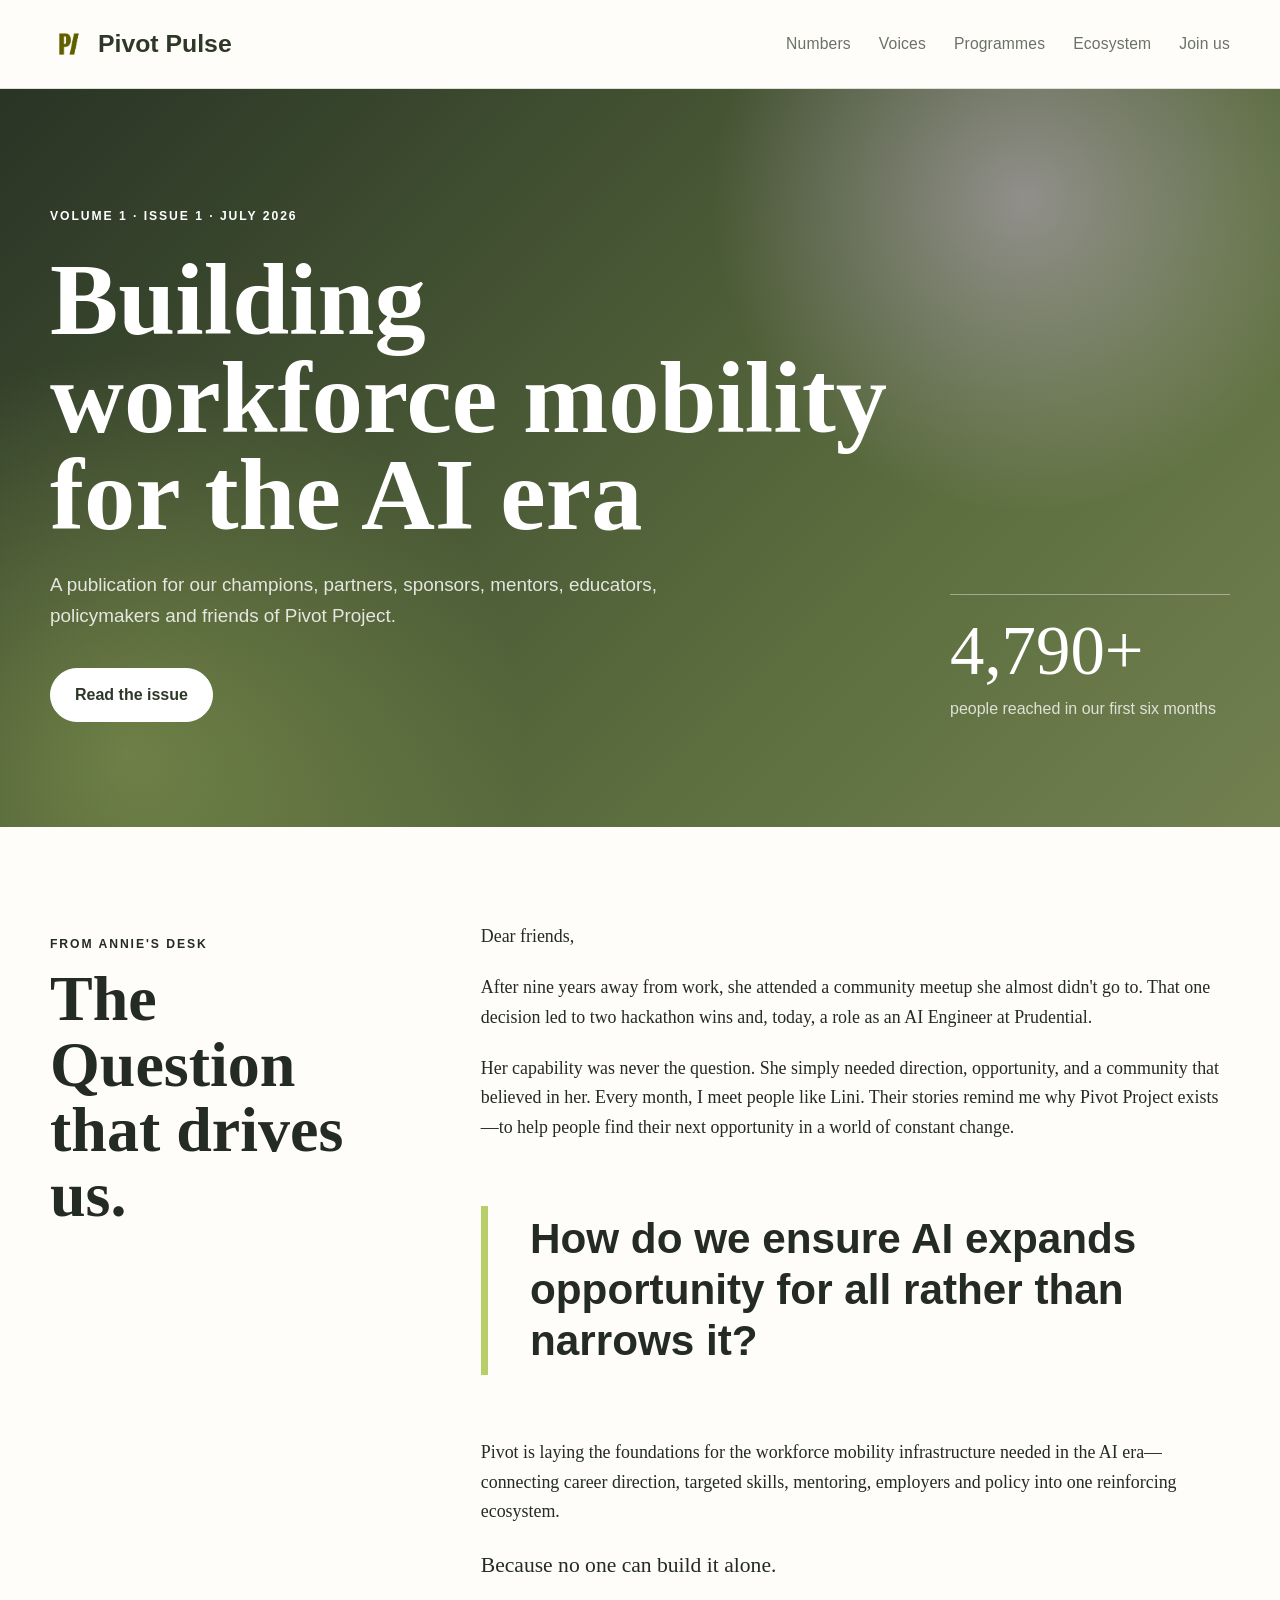
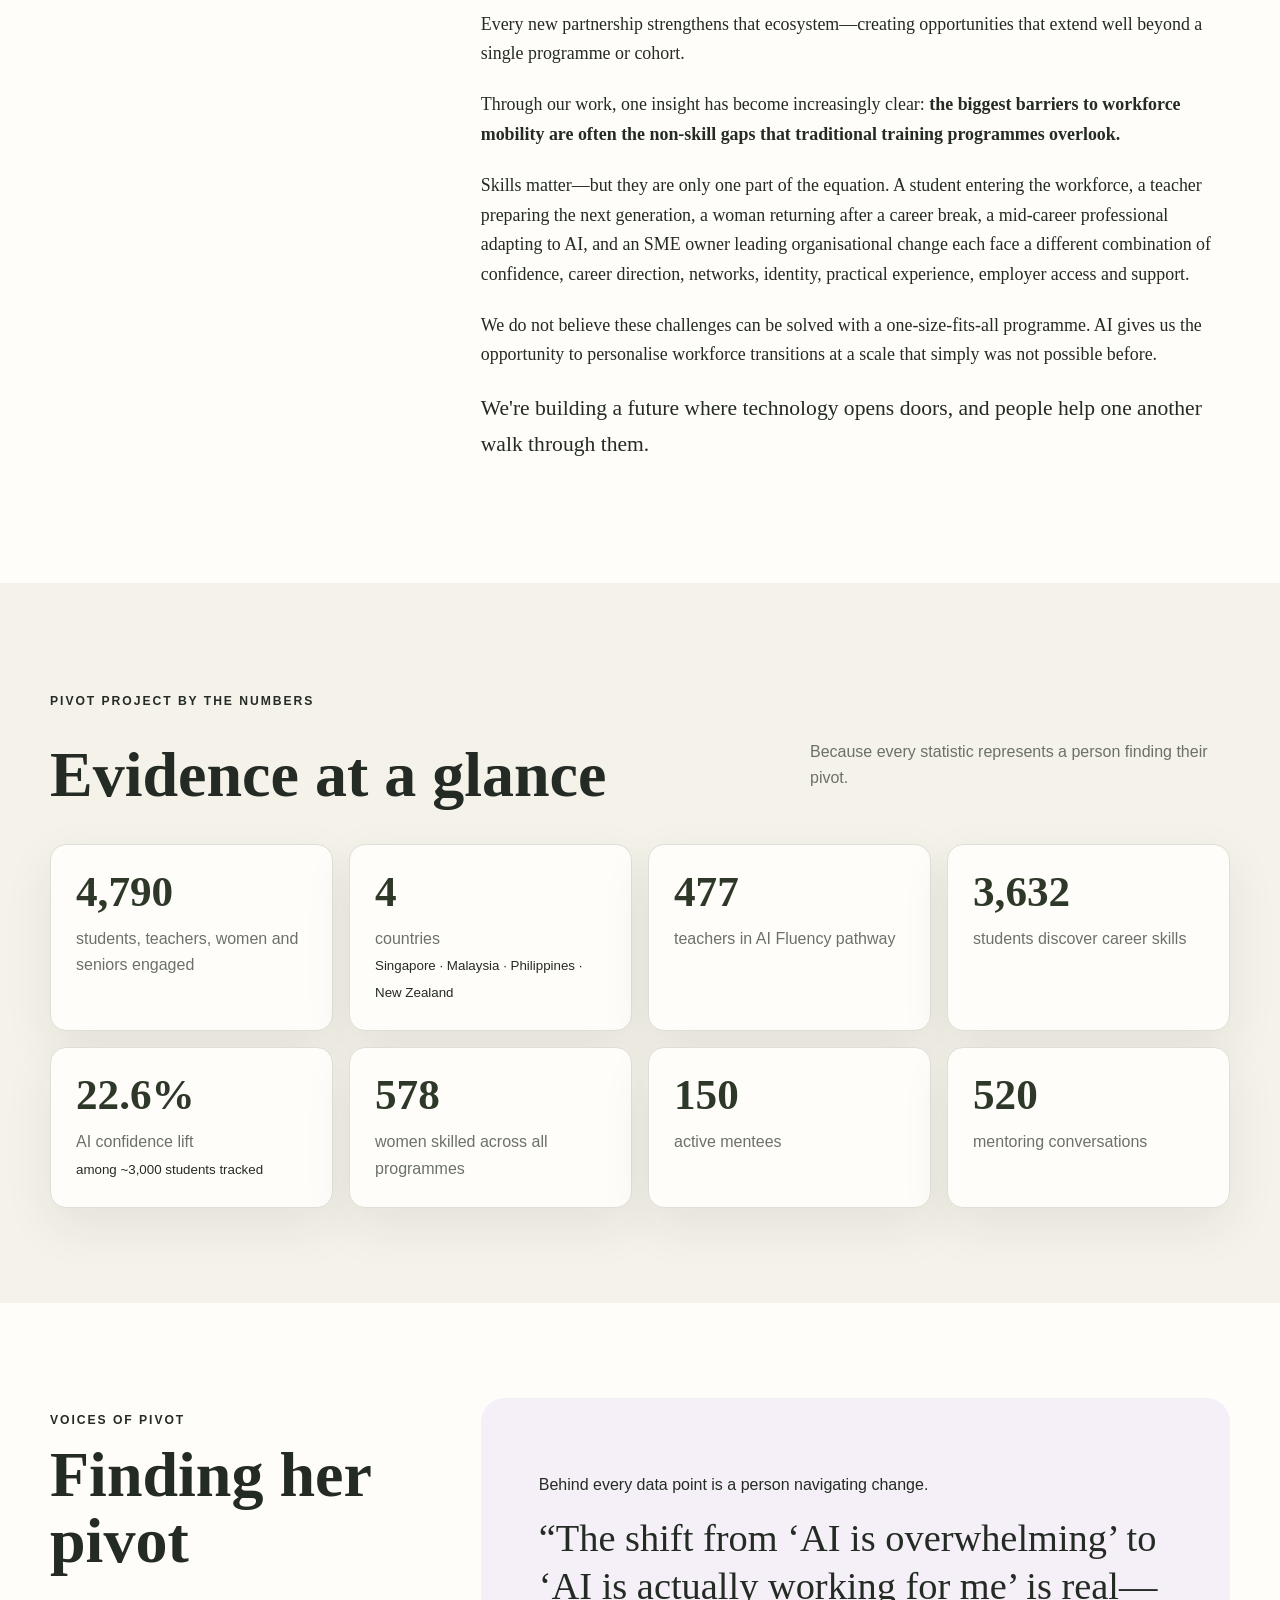
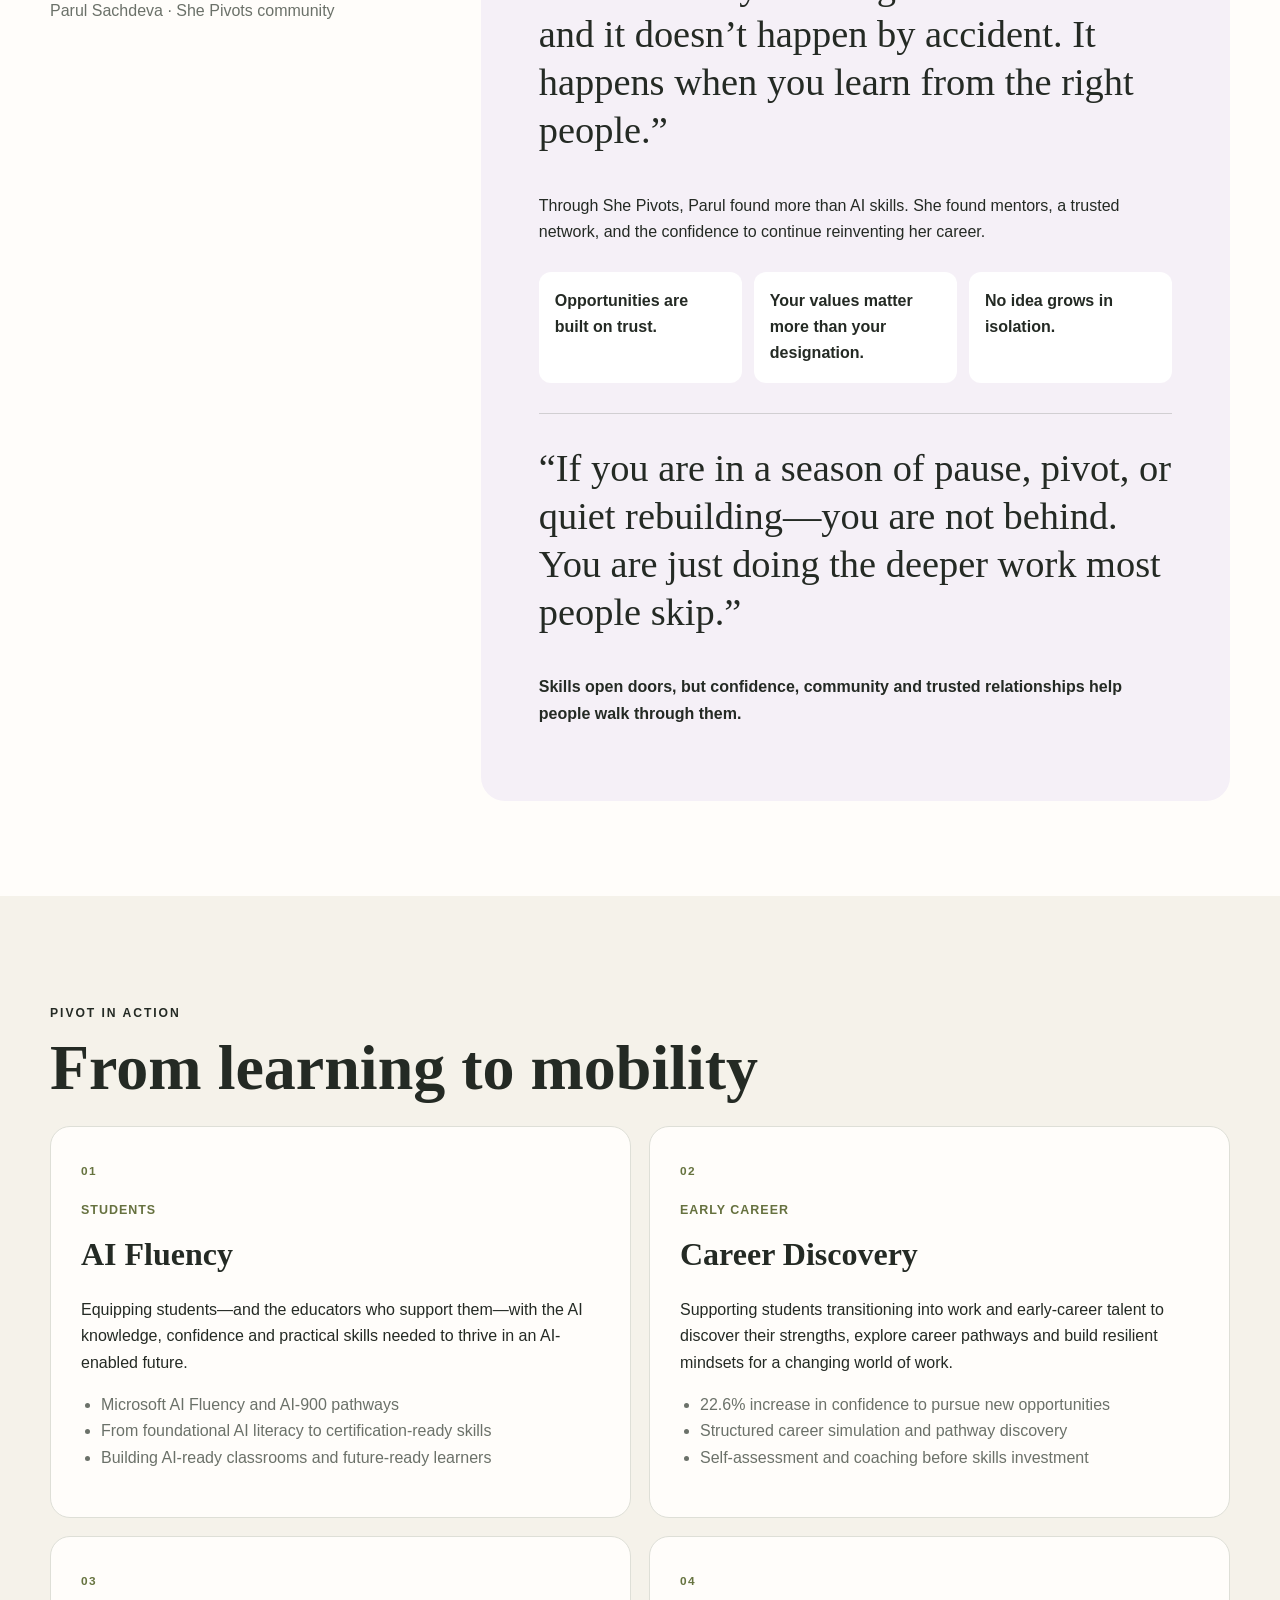
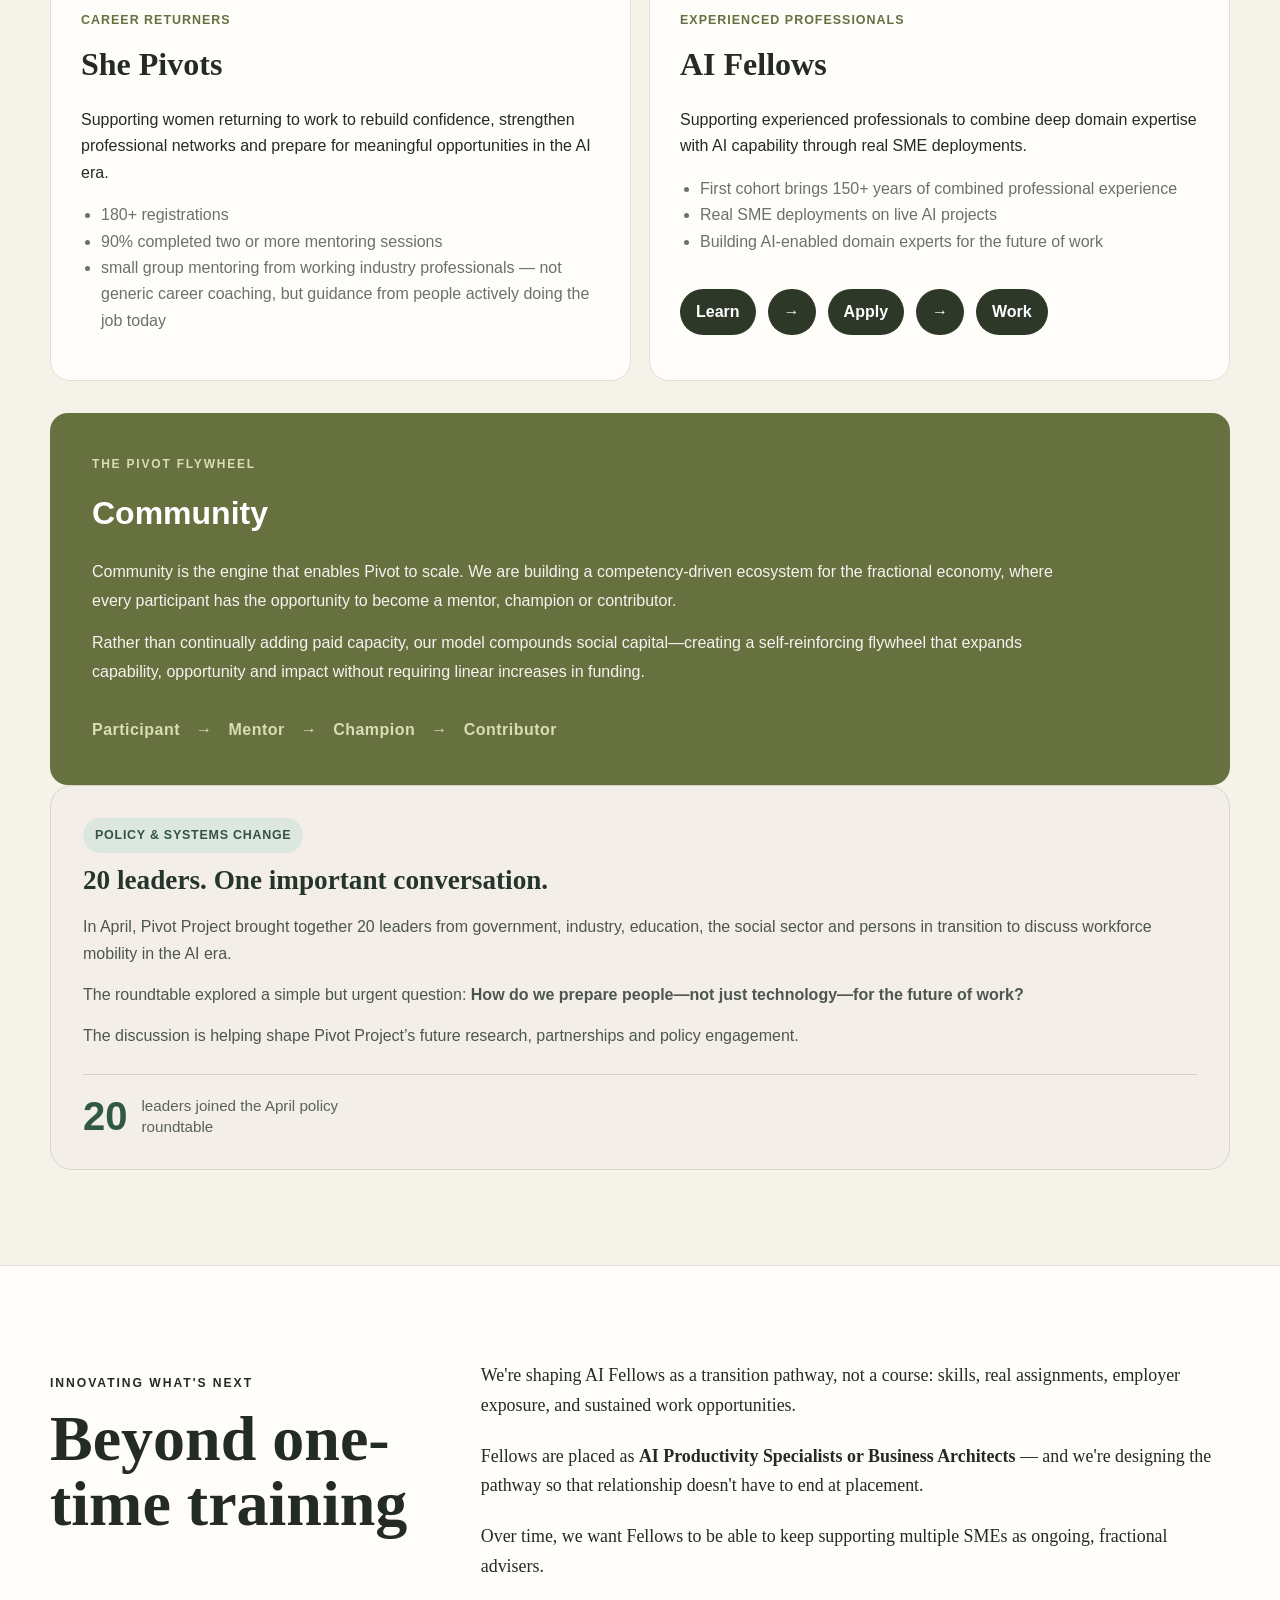
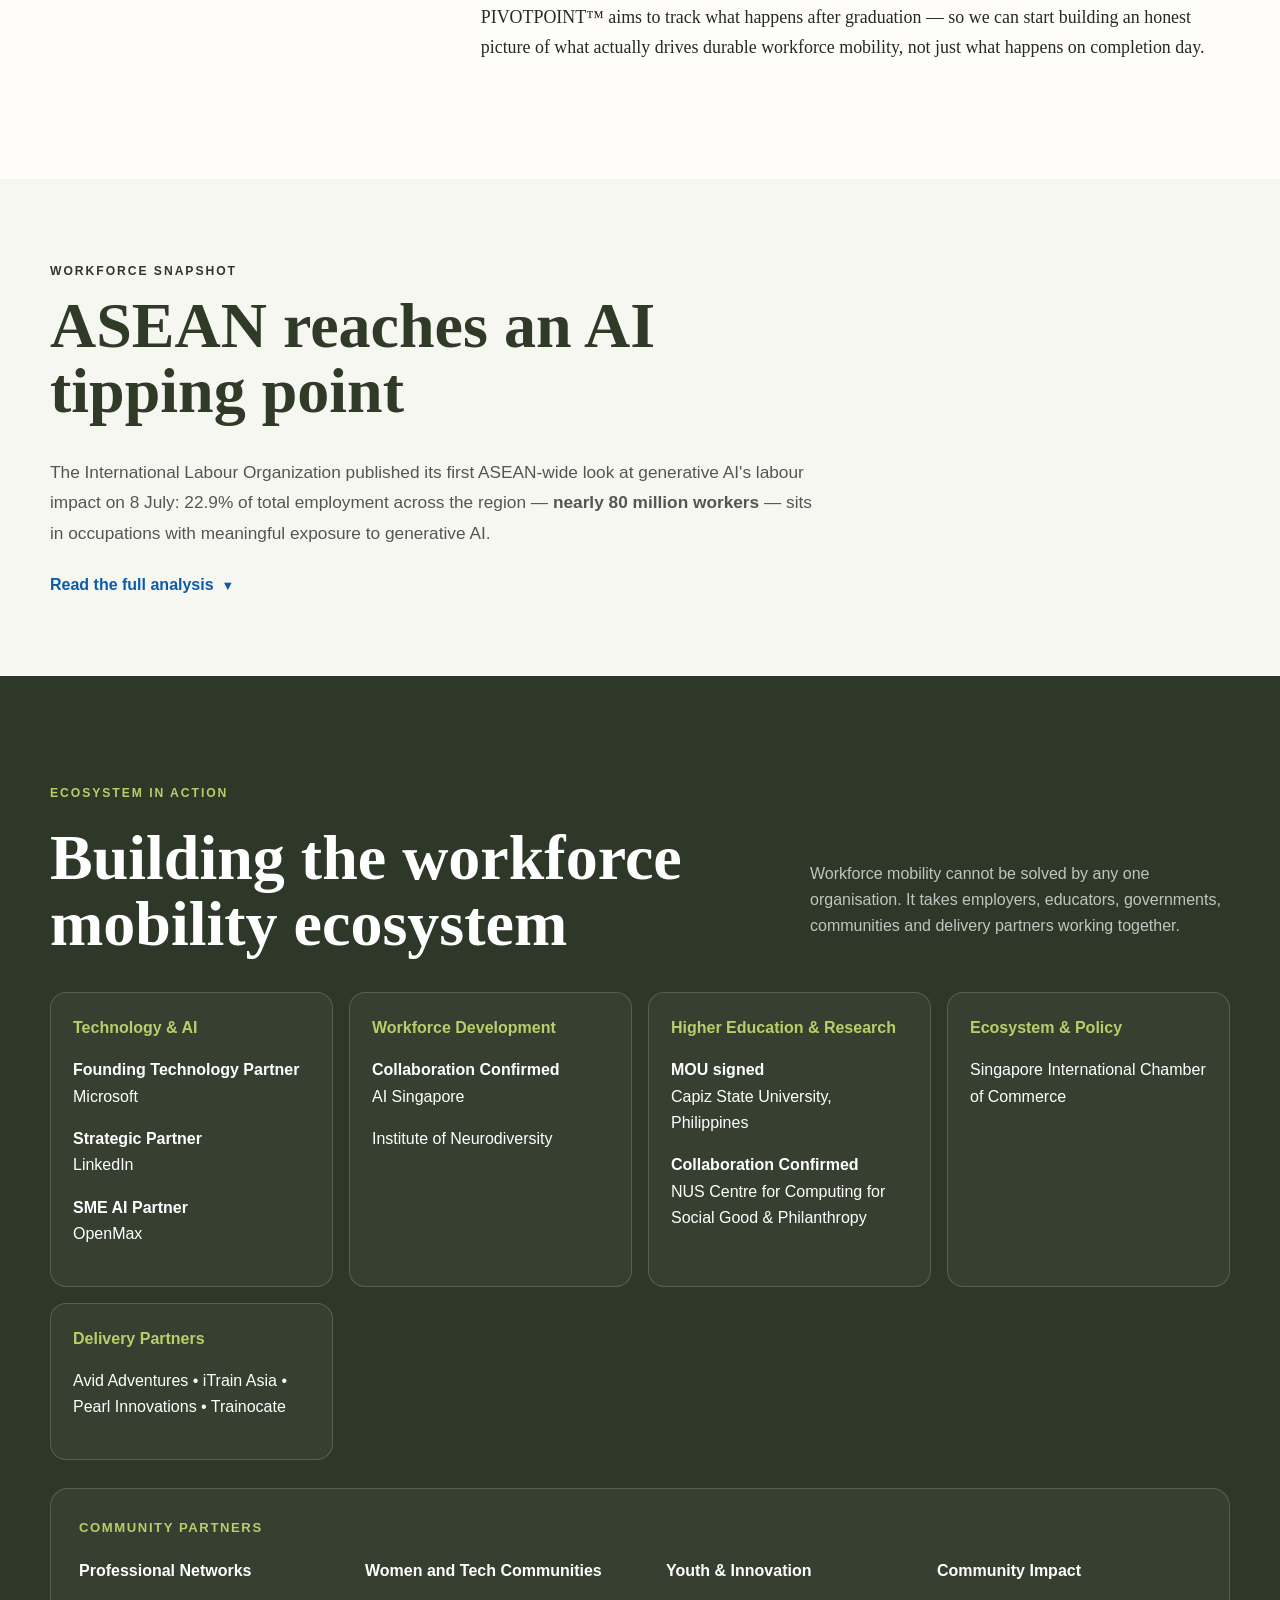
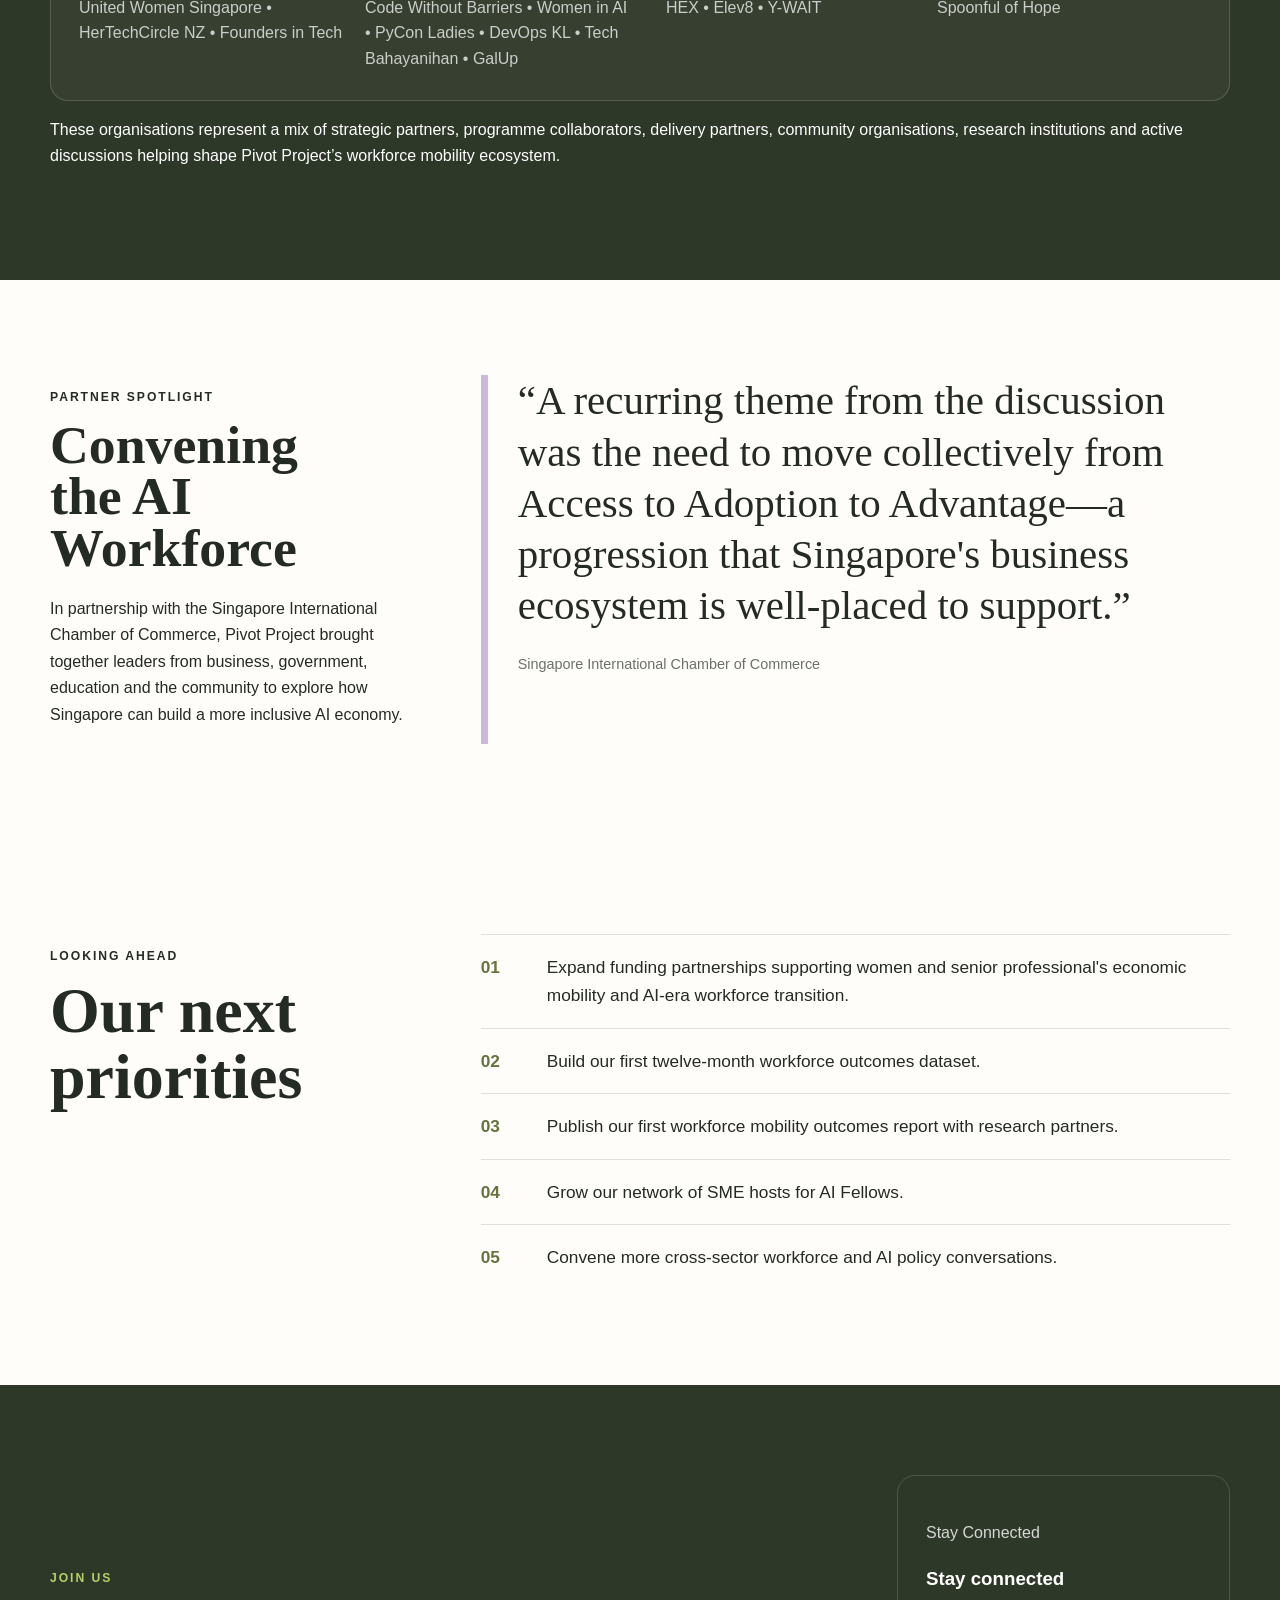
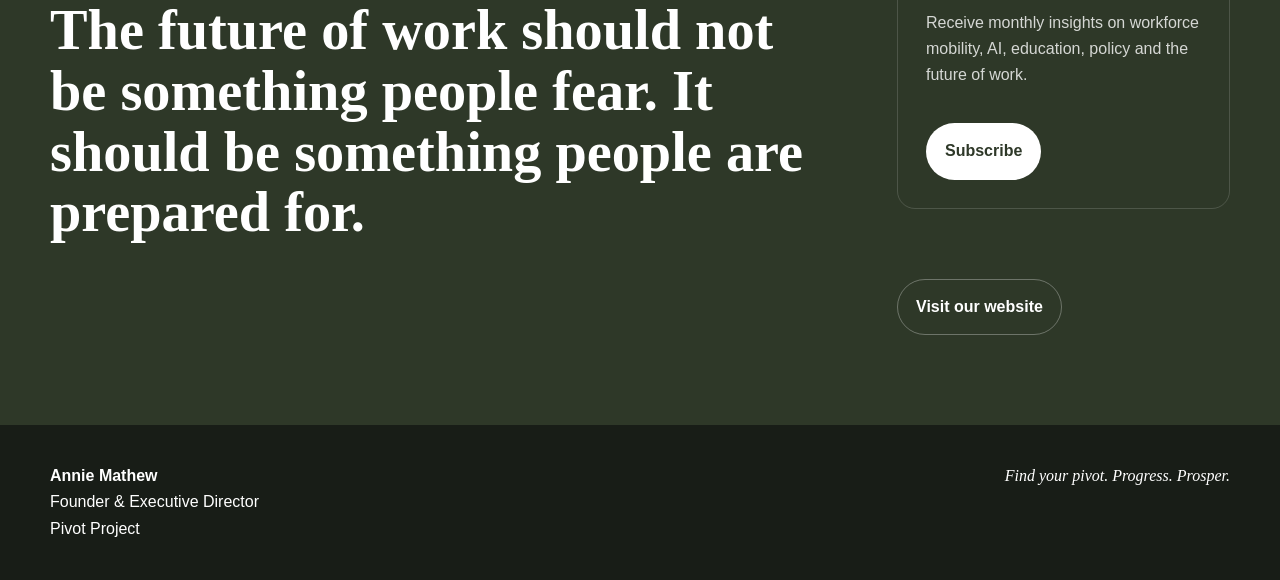
==== Archive/index-v1-detailed-ecosystem.html @ e0b5c491 "repointed to assets in folder above" ====
<!doctype html>
<html lang="en">
<head>
  <meta charset="utf-8">
  <meta name="viewport" content="width=device-width, initial-scale=1">
  <meta name="description" content="Pivot Pulse — July 2026. Building workforce mobility for the AI era.">
  <title>Pivot Pulse — Volume 1, Issue 1</title>
<link rel="stylesheet" href="../assets/css/style.css">
<link rel="icon" type="image/png" href="../assets/images/PP-(OLIVE).png">
</head>
<body>
  <header class="site-header">
    <div class="shell nav-wrap">
<a href="#" class="brand">
    <img
        src="../assets/images/PP-(OLIVE).png"
        alt="Pivot Project"
        class="brand-logo">

    <span class="brand-title">Pivot Pulse</span>
</a>
      <nav class="nav" aria-label="Issue sections">
        <a href="#numbers">Numbers</a>
        <a href="#voices">Voices</a>
        <a href="#programmes">Programmes</a>
        <a href="#ecosystem">Ecosystem</a>
        <a href="#join">Join us</a>
      </nav>
    </div>
  </header>

  <main id="top">
    <section class="cover">
      <div class="shell cover-grid">
        <div class="cover-copy">
          <p class="eyebrow">Volume 1 · Issue 1 · July 2026</p>
          <h1>Building workforce mobility for the AI era</h1>
          <p class="dek">A publication for our champions, partners, sponsors, mentors, educators, policymakers and friends of Pivot Project.</p>
          <a class="button button-light" href="#letter">Read the issue</a>
        </div>
        <aside class="cover-stat" aria-label="Lead statistic">
          <span class="cover-stat-value">4,790+</span>
          <span class="cover-stat-label">people reached in our first six months</span>
        </aside>
      </div>
    </section>

    <section id="letter" class="section article-section">
      <div class="shell article-grid">
        <div>
          <p class="section-kicker">From Annie's Desk</p>
          <h2>The Question that drives us.</h2>
        </div>
        <article class="prose">
          <p>Dear friends,</p>
          <p>After nine years away from work, she attended a community meetup she almost didn't go to. That one decision led to two hackathon wins and, today, a role as an AI Engineer at Prudential.</p>
          <p>Her capability was never the question. 
            She simply needed direction, opportunity, and a community that believed in her. Every month, I meet people like Lini. Their stories remind me why Pivot Project exists—to help people find their next opportunity in a world of constant change.</p>
          <blockquote class="pullquote">How do we ensure AI expands opportunity for all rather than narrows it?</blockquote>
<p>Pivot is laying the foundations for the workforce mobility infrastructure needed in the AI era—connecting career direction, targeted skills, mentoring, employers and policy into one reinforcing ecosystem.</p>

<p class="standfirst">Because no one can build it alone.</p>

<p>Every new partnership strengthens that ecosystem—creating opportunities that extend well beyond a single programme or cohort.</p>
          <p>Through our work, one insight has become increasingly clear: <strong>the biggest barriers to workforce mobility are often the non-skill gaps that traditional training programmes overlook.</strong></p>
          <p>Skills matter—but they are only one part of the equation. A student entering the workforce, a teacher preparing the next generation, a woman returning after a career break, a mid-career professional adapting to AI, and an SME owner leading organisational change each face a different combination of confidence, career direction, networks, identity, practical experience, employer access and support.</p>
          <p>We do not believe these challenges can be solved with a one-size-fits-all programme. AI gives us the opportunity to personalise workforce transitions at a scale that simply was not possible before.</p>
          <p class="standfirst">We're building a future where technology opens doors, and people help one another walk through them.</p>
        </article>
      </div>
    </section>

    <section id="numbers" class="section tinted">
      <div class="shell">
        <p class="section-kicker">Pivot Project by the Numbers</p>
        <div class="section-heading-row">
          <h2>Evidence at a glance</h2>
          <p>Because every statistic represents a person finding their pivot.</p>
        </div>
        <div class="kpi-grid">
          <article class="kpi"><strong>4,790</strong><span>students, teachers, women and seniors engaged</span></article>
          <article class="kpi">
  <strong>4</strong><span>countries</span><small>Singapore · Malaysia · Philippines · New Zealand</small>
</article>
          <article class="kpi"><strong>477</strong><span>teachers in AI Fluency pathway</span></article>
          <article class="kpi"><strong>3,632</strong><span>students discover career skills</span></article>
<article class="kpi">
  <strong>22.6%</strong><span>AI confidence lift</span><small>among ~3,000 students tracked</small>
</article>
          <article class="kpi"><strong>578</strong><span>women skilled across all programmes</span></article>
          <article class="kpi"><strong>150</strong><span>active mentees</span></article>
          <article class="kpi"><strong>520</strong><span>mentoring conversations</span></article>
         
        </div>
      </div>
    </section>

    <section id="voices" class="section">
      <div class="shell feature-grid">
        <div class="feature-label">
          <p class="section-kicker">Voices of Pivot</p>
          <h2>Finding her pivot</h2>
          <p class="byline">Parul Sachdeva · She Pivots community</p>
        </div>
        <article class="voice-card">
          <p class="voice-intro">Behind every data point is a person navigating change.</p>
          <blockquote>“The shift from ‘AI is overwhelming’ to ‘AI is actually working for me’ is real—and it doesn’t happen by accident. It happens when you learn from the right people.”</blockquote>
          <p>Through She Pivots, Parul found more than AI skills. She found mentors, a trusted network, and the confidence to continue reinventing her career.</p>
          <ul class="lesson-list">
            <li>Opportunities are built on trust.</li>
            <li>Your values matter more than your designation.</li>
            <li>No idea grows in isolation.</li>
          </ul>
          <blockquote class="secondary-quote">“If you are in a season of pause, pivot, or quiet rebuilding—you are not behind. You are just doing the deeper work most people skip.”</blockquote>
          <p class="voice-close">Skills open doors, but confidence, community and trusted relationships help people walk through them.</p>
        </article>
      </div>
    </section>

  <section id="programmes" class="section tinted">
  <div class="shell">
    <p class="section-kicker">Pivot in Action</p>
    <h2>From learning to mobility</h2>

    <div class="programme-grid">

      <div class="programme-card">
        <span class="card-number">01</span>
        <p class="programme-audience">Students</p>

        <h3>AI Fluency</h3>

        <p>
          Equipping students—and the educators who support them—with the AI knowledge,
          confidence and practical skills needed to thrive in an AI-enabled future.
        </p>

        <ul>
          <li>Microsoft AI Fluency and AI-900 pathways</li>
          <li>From foundational AI literacy to certification-ready skills</li>
          <li>Building AI-ready classrooms and future-ready learners</li>
        </ul>
      </div>

      <div class="programme-card">
        <span class="card-number">02</span>
        <p class="programme-audience">Early Career</p>

        <h3>Career Discovery</h3>

        <p>
          Supporting students transitioning into work and early-career talent to
          discover their strengths, explore career pathways and build resilient
          mindsets for a changing world of work.
        </p>

        <ul>
          <li>22.6% increase in confidence to pursue new opportunities</li>
          <li>Structured career simulation and pathway discovery</li>
          <li>Self-assessment and coaching before skills investment</li>
        </ul>
      </div>

      <div class="programme-card">
        <span class="card-number">03</span>
        <p class="programme-audience">Career Returners</p>

        <h3>She Pivots</h3>

        <p>
          Supporting women returning to work to rebuild confidence, strengthen
          professional networks and prepare for meaningful opportunities in the AI era.
        </p>

        <ul>
          <li>180+ registrations</li>
          <li>90% completed two or more mentoring sessions</li>
          <li>small group mentoring from working industry professionals — not generic career coaching, but guidance from people actively doing the job today</li>
        </ul>
      </div>

      <div class="programme-card">
        <span class="card-number">04</span>
        <p class="programme-audience">Experienced Professionals</p>

        <h3>AI Fellows</h3>

        <p>
          Supporting experienced professionals to combine deep domain expertise
          with AI capability through real SME deployments.
        </p>

        <ul>
          <li>First cohort brings 150+ years of combined professional experience</li>
          <li>Real SME deployments on live AI projects</li>
          <li>Building AI-enabled domain experts for the future of work</li>
        </ul>

        <div class="pathway">
          <span>Learn</span>
          <span class="pathway-arrow">→</span>
          <span>Apply</span>
          <span class="pathway-arrow">→</span>
          <span>Work</span>
        </div>
      </div>

    </div>

    <div class="community-card">
      <div class="community-label">THE PIVOT FLYWHEEL</div>

      <h3>Community</h3>

      <p>
        Community is the engine that enables Pivot to scale. We are building a
        competency-driven ecosystem for the fractional economy, where every
        participant has the opportunity to become a mentor, champion or contributor.
      </p>

      <p>
        Rather than continually adding paid capacity, our model compounds social
        capital—creating a self-reinforcing flywheel that expands capability,
        opportunity and impact without requiring linear increases in funding.
      </p>

      <div class="community-highlights">
        <span>Participant</span>
        <span>→</span>
        <span>Mentor</span>
        <span>→</span>
        <span>Champion</span>
        <span>→</span>
        <span>Contributor</span>
      </div>
    </div>
<article class="programme-card policy-roundtable-card">
  <div class="programme-label">Policy &amp; Systems Change</div>

  <h3>20 leaders. One important conversation.</h3>

  <p>
    In April, Pivot Project brought together 20 leaders from government,
    industry, education, the social sector and persons in transition to discuss workforce mobility
    in the AI era.
  </p>

  <p>
    The roundtable explored a simple but urgent question:
    <strong>How do we prepare people—not just technology—for the future of work?</strong>
  </p>

  <p>
    The discussion is helping shape Pivot Project’s future research,
    partnerships and policy engagement.
  </p>

  <div class="programme-stat">
    <span class="programme-stat-number">20</span>
    <span class="programme-stat-text">
      leaders joined the April policy roundtable
    </span>
  </div>
</article>

  </div>
</section>

    <section class="section innovation">
      <div class="shell split-grid">
        <div>
          <p class="section-kicker">Innovating What's Next</p>
          <h2>Beyond one-time training</h2>
        </div>
        <div class="prose">
          <p>We're shaping AI Fellows as a transition pathway, not a course: skills, real assignments, employer exposure, and sustained work opportunities.</p>
<p>Fellows are placed as <strong>AI Productivity Specialists or Business Architects </strong> — and we're designing the pathway so that relationship doesn't have to end at placement.</p>

<p>Over time, we want Fellows to be able to keep supporting multiple SMEs as ongoing, fractional advisers.</p>

<p>PIVOTPOINT™ aims to track what happens after graduation — so we can start building an honest picture of what actually drives durable workforce mobility, not just what happens on completion day.</p>
        </div>
      </div>
    </section>

<!-- =========================
     Workforce Snapshot
========================== -->
<section id="snapshot" class="snapshot section">
  <div class="shell">

    <div class="section-header">
      <span class="eyebrow">WORKFORCE SNAPSHOT</span>
      <h2>ASEAN reaches an AI tipping point</h2>
    </div>

    <!-- Always Visible -->
    <div class="snapshot-main">
      <p>
        The International Labour Organization published its first ASEAN-wide
        look at generative AI's labour impact on 8 July: 22.9% of total
        employment across the region —
        <strong>nearly 80 million workers</strong> —
        sits in occupations with meaningful exposure to generative AI.
      </p>
    </div>

    <!-- Expandable -->
    <details class="snapshot-expand">

      <summary>
        Read the full analysis
      </summary>

      <div class="snapshot-content">

        <p>
          Its central conclusion is that disruption is not inevitable.
          Outcomes will depend on how effectively workers, employers and
          institutions prepare for the transition.
        </p>

        <div class="snapshot-points">

          <article class="snapshot-point">
            <span class="snapshot-number">42.2%</span>
            <h3>Singapore: Opportunity through preparedness</h3>
            <p>
              Singapore has ASEAN’s highest workforce exposure to generative AI
              and is also the region’s most AI-ready economy.
              The opportunity is ensuring preparedness reaches workers in
              exposed occupations.
            </p>
          </article>

          <article class="snapshot-point">
            <span class="snapshot-number">2×</span>
            <h3>Women face greater exposure</h3>
            <p>
              Across ASEAN, women are more than twice as likely as men to work
              in occupations with high AI exposure, reinforcing the importance
              of inclusive workforce transition pathways.
            </p>
          </article>

        </div>

        <aside class="pivot-perspective">
          <span class="eyebrow">PIVOT PERSPECTIVE</span>
          <p>
            Global research tells us what is changing.
            Our work on the ground helps us understand how people successfully
            navigate that change. Combining both is how better workforce
            solutions—and better policy—are built.
          </p>
        </aside>

        <p class="snapshot-source">
          Source: International Labour Organization,
          <em>Generative AI and Jobs in ASEAN</em>, July 2026.
        </p>

      </div>

    </details>

  </div>
</section>

<section id="ecosystem" class="section dark-section">
  <div class="shell">

    <p class="section-kicker light">Ecosystem in Action</p>

    <div class="section-heading-row light-row">
      <h2>Building the workforce mobility ecosystem</h2>
      <p>
        Workforce mobility cannot be solved by any one organisation.
        It takes employers, educators, governments, communities and delivery partners
        working together.
      </p>
    </div>

    <div class="ecosystem-grid">

    <article>
    <span>Technology &amp; AI</span>
    <p>
        <strong>Founding Technology Partner</strong><br>
        Microsoft 
    </p>

    <p>
        <strong>Strategic Partner</strong><br>
        LinkedIn
    </p>

    <p>
        <strong>SME AI Partner</strong><br>
        OpenMax 
    </p>


</article>

      <article>
        <span>Workforce Development</span>
        <p>
           <strong>Collaboration Confirmed</strong><br>
          AI Singapore  
        </p>

            <p>
        Institute of Neurodiversity

    </p>
      </article>


      <article>
        <span>Higher Education &amp; Research</span>
        <p>
          <strong>MOU signed</strong><br>
          Capiz State University, Philippines
           <p>
           <strong>Collaboration Confirmed</strong><br>
          NUS Centre for Computing for Social Good &amp; Philanthropy 
        </p>
         <p>  
      </article>

      <article>
        <span>Ecosystem &amp; Policy</span>
        <p>
          Singapore International Chamber of Commerce
        </p>
      </article>

      <article>
        <span>Delivery Partners</span>
        <p>
          Avid Adventures • iTrain Asia • Pearl Innovations  • Trainocate
        </p>
      </article>

    </div>

    <div class="community-ecosystem">

      <p class="community-ecosystem-label">Community Partners</p>

      <div class="community-partner-grid">

        <div>
          <h3>Professional Networks</h3>
          <p>
            United Women Singapore • HerTechCircle NZ  • Founders in Tech
          </p>
        </div>

        <div>
          <h3>Women and Tech Communities</h3>
          <p>
            Code Without Barriers • Women in AI • PyCon Ladies • DevOps KL • Tech Bahayanihan • GalUp 
          </p>
        </div>

        <div>
          <h3>Youth &amp; Innovation</h3>
          <p>
            HEX • Elev8 • Y-WAIT
          </p>
        </div>

        <div>
          <h3>Community Impact</h3>
          <p>
            Spoonful of Hope
          </p>
        </div>

      </div>

    </div>

    <p class="ecosystem-disclaimer">
      These organisations represent a mix of strategic partners, programme collaborators,
      delivery partners, community organisations, research institutions and active discussions
      helping shape Pivot Project’s workforce mobility ecosystem.
    </p>

  </div>
</section>

<section id="partner" class="section">
  <div class="shell partner-grid">

    <div>
      <p class="section-kicker">Partner Spotlight</p>

<h2>
  Convening<br>
  the AI<br>
  Workforce
</h2>

      <p>
        In partnership with the Singapore International Chamber of Commerce,
        Pivot Project brought together leaders from business, government,
        education and the community to explore how Singapore can build a more
        inclusive AI economy.
      </p>
    </div>

    <blockquote class="partner-quote">
      “A recurring theme from the discussion was the need to move collectively
      from Access to Adoption to Advantage—a progression that Singapore's
      business ecosystem is well-placed to support.”

      <cite>Singapore International Chamber of Commerce</cite>
    </blockquote>

  </div>
</section>

    <section class="section">
      <div class="shell split-grid">
        <div>
          <p class="section-kicker">Looking Ahead</p>
          <h2>Our next priorities</h2>
        </div>
        <ol class="priority-list">
          <li>Expand funding partnerships supporting women and senior professional's economic mobility and AI-era workforce transition.</li>
          <li>Build our first twelve-month workforce outcomes dataset.</li>
          <li>Publish our first workforce mobility outcomes report with research partners.</li>
          <li>Grow our network of SME hosts for AI Fellows.</li>
          <li>Convene more cross-sector workforce and AI policy conversations.</li>
        </ol>
      </div>
    </section>

    <section id="join" class="join-section">
      <div class="shell join-grid">
        <div>
          <p class="section-kicker light">Join Us</p>
          <h2>The future of work should not be something people fear. It should be something people are prepared for.</h2>
        </div>
<div class="join-actions">

  <div class="subscribe-box">

    <p class="section-kicker-light">Stay Connected</p>

    <h3>Stay connected</h3>

    <p>
      Receive monthly insights on workforce mobility, AI,
      education, policy and the future of work.
    </p>

<a href="https://airtable.com/appJELsWugkue7WW7/pagKMfL16hsiE31Qr/form"
   target="_blank"
   rel="noopener"
   class="button button-light subscribe-button">
  Subscribe
</a>

  </div>

  
<a href="https://findyourpivot.org"
   target="_blank"
   rel="noopener"
   class="button button-secondary subscribe-button">
  Visit our website
</a>

</div>
      </div>
    </section>
  </main>

  <footer class="footer">
    <div class="shell footer-grid">
      <div><strong>Annie Mathew</strong><br>Founder &amp; Executive Director<br>Pivot Project</div>
      <div class="footer-tagline">Find your pivot. Progress. Prosper.</div>
    </div>
  </footer>
</body>
</html>
---- assets/css/style.css ----
:root{
  --olive:#66733f;
  --olive-dark:#2e3828;
  --lime:#b7cf69;
  --lilac:#cdb9d9;
  --cream:#f5f2ea;
  --paper:#fffdfa;
  --ink:#242a24;
  --muted:#6b7169;
  --line:#dedfd7;
  --serif: Georgia, "Times New Roman", serif;
  --sans: Inter, ui-sans-serif, -apple-system, BlinkMacSystemFont, "Segoe UI", Arial, sans-serif;
  --shadow:0 18px 50px rgba(34,42,34,.08);
}
*{box-sizing:border-box}
html{scroll-behavior:smooth}
body{margin:0;background:var(--paper);color:var(--ink);font-family:var(--sans);line-height:1.65}
a{color:inherit}
.shell{width:min(1180px,calc(100% - 40px));margin-inline:auto}
.site-header{position:sticky;top:0;z-index:20;background:rgba(255,253,250,.93);border-bottom:1px solid var(--line);backdrop-filter:blur(12px)}
.nav-wrap{
  display:flex;
  align-items:center;
  justify-content:space-between;
  min-height:88px;
}
.brand{
  display:flex;
  align-items:center;
  gap:10px;
  text-decoration:none;
  font-weight:700;
}
.brand-logo{
    width:38px;
    height:38px;
    object-fit:contain;
    display:block;
}


.brand-title{
    font-family:"Anek Latin", sans-serif;
    font-weight:700;
    font-size:1.55rem;
    line-height:1;
    color:var(--olive-dark);
}
.nav{
    display:flex;
    gap:28px;
}

.nav a{
    text-decoration:none;
    color:var(--muted);
    font-size:.98rem;
    font-weight:500;
    letter-spacing:.01em;
    transition:color .2s ease;
}

.nav a:hover{
    color:var(--olive-dark);
}
.cover{min-height:82vh;display:grid;align-items:center;background:
 radial-gradient(circle at 80% 15%,rgba(205,185,217,.5),transparent 26%),
 radial-gradient(circle at 10% 90%,rgba(183,207,105,.35),transparent 30%),
 linear-gradient(135deg,#293425 0%,#5d6f3f 68%,#728050 100%);color:white}
.cover-grid{display:grid;grid-template-columns:minmax(0,1.5fr) minmax(260px,.5fr);gap:60px;align-items:end;padding-block:90px}
.eyebrow,.section-kicker{text-transform:uppercase;letter-spacing:.16em;font-size:.76rem;font-weight:800}
.cover h1{font-family:var(--serif);font-size:clamp(3.4rem,8vw,7.2rem);line-height:.95;max-width:900px;margin:.25em 0}
.dek{max-width:700px;font-size:1.18rem;color:rgba(255,255,255,.84)}
.button{
  display:inline-block;
  width:fit-content;
  padding:13px 24px;
  border-radius:999px;
  text-decoration:none;
  text-align:center;
  font-weight:700;
  margin-top:18px;
  transition: all .25s ease;
}

.button-light{
  background:#fff;
  color:var(--olive-dark);
  border:1px solid #fff;  
}

.button-secondary{
  background:transparent;
  color:#fff;
  border:1px solid rgba(255,255,255,.35);
}

.cover-stat{border-top:1px solid rgba(255,255,255,.4);padding-top:22px}
.cover-stat-value{display:block;font-family:var(--serif);font-size:4.3rem;line-height:1}
.cover-stat-label{display:block;margin-top:10px;color:rgba(255,255,255,.78)}
.section{padding:95px 0}
.tinted{background:var(--cream)}
.article-grid,.split-grid,.partner-grid{display:grid;grid-template-columns:minmax(220px,.65fr) minmax(0,1.35fr);gap:70px}
.section h2{font-family:var(--serif);font-size:clamp(2.5rem,5vw,4.7rem);line-height:1.02;margin:.15em 0 .4em}
.partner-grid h2 {
  font-size: clamp(3rem, 4.2vw, 4.2rem);
  line-height: 0.96;
  max-width: 520px;
}
.prose{font-family:var(--serif);font-size:1.12rem;max-width:760px}
.prose p{margin:0 0 1.2em}
.pullquote{font-family:var(--sans);font-size:clamp(1.8rem,3.3vw,3rem);line-height:1.2;font-weight:800;border-left:7px solid var(--lime);margin:1.5em 0;padding:.2em 0 .2em 1em}
.standfirst{font-size:1.35rem}
.section-heading-row{display:flex;justify-content:space-between;gap:30px;align-items:end;margin-bottom:36px}
.section-heading-row h2{margin-bottom:0}
.section-heading-row p{max-width:420px;color:var(--muted)}
.kpi-grid{display:grid;grid-template-columns:repeat(4,1fr);gap:16px}
.kpi{background:var(--paper);border:1px solid var(--line);border-radius:16px;padding:25px;min-height:145px;box-shadow:var(--shadow)}
.kpi strong{display:block;font-family:var(--serif);font-size:2.7rem;color:var(--olive-dark);line-height:1}
.kpi span{display:block;margin-top:13px;color:var(--muted)}
.feature-grid{display:grid;grid-template-columns:.65fr 1.35fr;gap:70px}
.byline{color:var(--muted)}
.voice-card{background:#f5f0f7;padding:clamp(28px,5vw,58px);border-radius:24px}
.voice-card blockquote{font-family:var(--serif);font-size:clamp(1.65rem,3vw,2.7rem);line-height:1.25;margin:0 0 1em}
.secondary-quote{border-top:1px solid rgba(46,56,40,.18);padding-top:30px!important;margin-top:30px!important}
.lesson-list{display:grid;grid-template-columns:repeat(3,1fr);gap:12px;list-style:none;padding:0;margin:26px 0}
.lesson-list li{background:white;border-radius:12px;padding:16px;font-weight:700}
.voice-close{font-weight:700}
.programme-grid{display:grid;grid-template-columns:repeat(2,1fr);gap:18px}
.programme-card{position:relative;background:var(--paper);border:1px solid var(--line);border-radius:20px;padding:30px;min-height:290px}
.programme-card h3{font-family:var(--serif);font-size:2rem;margin:.2em 0}
.programme-card ul{padding-left:20px;color:var(--muted)}
.card-number{font-size:.74rem;letter-spacing:.12em;color:var(--olive);font-weight:800}
.pathway{display:flex;align-items:center;gap:12px;margin-top:34px;flex-wrap:wrap}
.pathway span{background:var(--olive-dark);color:white;border-radius:999px;padding:10px 16px;font-weight:700}
.innovation{border-top:1px solid var(--line)}
.dark-section,.snapshot,.join-section{background:var(--olive-dark);color:white}
.light{color:var(--lime)}
.light-row p{color:rgba(255,255,255,.7)}
.ecosystem-grid{display:grid;grid-template-columns:repeat(4,1fr);gap:16px}
.ecosystem-grid article{border:1px solid rgba(255,255,255,.17);border-radius:16px;padding:22px;background:rgba(255,255,255,.04)}
.ecosystem-grid span{color:var(--lime);font-weight:800}
.partner-quote{font-family:var(--serif);font-size:clamp(1.7rem,3.2vw,3rem);line-height:1.25;margin:0;padding-left:30px;border-left:7px solid var(--lilac)}
.partner-quote cite{display:block;font-family:var(--sans);font-size:.9rem;font-style:normal;margin-top:24px;color:var(--muted)}
.snapshot{background:linear-gradient(135deg,#394532,#222a20)}
.snapshot h2{color:white}
.snapshot-copy{font-family:var(--serif);font-size:1.18rem}
.snapshot-copy strong{color:var(--lime)}
.priority-list{counter-reset:item;list-style:none;padding:0;margin:0}
.priority-list li{counter-increment:item;display:grid;grid-template-columns:48px 1fr;gap:18px;padding:18px 0;border-top:1px solid var(--line);font-size:1.08rem}
.priority-list li:before{content:counter(item,decimal-leading-zero);color:var(--olive);font-weight:800}
.join-section{padding:90px 0}
.join-grid{display:grid;grid-template-columns:1.4fr .6fr;gap:70px;align-items:center}
.join-section h2{font-family:var(--serif);font-size:clamp(2.2rem,4.4vw,4.2rem);line-height:1.08;margin:.2em 0}
.join-actions{
  display:flex;
  flex-direction:column;
  align-items:flex-start;
  gap:12px;
}
.join-actions a{display:inline-block;
width:fit-content;text-decoration:none;border:1px solid rgba(255,255,255,.3);border-radius:999px;padding:14px 18px;text-align:center;font-weight:700}
.join-actions a:hover{background:white;color:var(--olive-dark)}
.footer{background:#181d17;color:white;padding:38px 0}
.footer-grid{display:flex;justify-content:space-between;gap:30px}
.footer-tagline{font-family:var(--serif);font-style:italic}

/* ===========================
   Workforce Snapshot
=========================== */

.snapshot {
  padding: 78px 0;
  background: #f7f7f2;
  color: #2f3b27;
}

.snapshot .section-header {
  max-width: 760px;
  margin-bottom: 34px;
}

.snapshot-content {
  max-width: 980px;
}

.snapshot-main {
  max-width: 780px;
  font-size: 1.08rem;
  line-height: 1.75;
}

.snapshot-main p {
  margin-bottom: 16px;
}

.snapshot-points {
  display: grid;
  grid-template-columns: repeat(2, 1fr);
  gap: 28px;
  margin: 38px 0;
}

.snapshot-point {
  padding-top: 22px;
  border-top: 1px solid rgba(70, 82, 45, 0.25);
}

.snapshot-number {
  display: block;
  margin-bottom: 10px;
  color: var(--olive-dark);
  font-size: 2.5rem;
  font-weight: 700;
  line-height: 1;
}

.snapshot-point h3 {
  margin-bottom: 12px;
  color: var(--olive-dark);
  font-size: 1.15rem;
}

.snapshot-point p {
  margin: 0;
  color: var(--muted);
  line-height: 1.65;
}

.pivot-perspective {
  padding: 26px 28px;
  border-left: 4px solid var(--olive);
  background: #eef1e4;
}

.pivot-perspective p {
  max-width: 780px;
  margin: 8px 0 0;
  line-height: 1.7;
}

.snapshot-source {
  margin-top: 20px;
  color: var(--muted);
  font-size: 0.82rem;
}

.snapshot h2{
    color:#2f3b27;
}

.snapshot h3{
    color:#2f3b27;
}

.snapshot p{
    color:#555;
}

.snapshot .eyebrow{
    color:var(--olive-dark);
}

.snapshot-number{
    color:var(--olive-dark);
}

.pivot-perspective{
    background:#eef1e4;
}

.pivot-perspective p{
    color:#555;
}

.snapshot-source{
    color:#777;
}
@media(max-width:900px){
 .nav{display:none}
 .cover-grid,.article-grid,.split-grid,.partner-grid,.feature-grid,.join-grid{grid-template-columns:1fr}
 .cover{min-height:auto}
 .cover-grid{padding-block:70px}
 .cover-stat{max-width:320px}
 .kpi-grid,.ecosystem-grid{grid-template-columns:repeat(2,1fr)}
 .lesson-list{grid-template-columns:1fr}
}
@media(max-width:620px){
 .shell{width:min(100% - 28px,1180px)}
 .section{padding:65px 0}
 .kpi-grid,.programme-grid,.ecosystem-grid{grid-template-columns:1fr}
 .section-heading-row,.footer-grid{display:block}
 .cover h1{font-size:3.4rem}
 .cover-stat-value{font-size:3.4rem}
}
@media print{
 .site-header{display:none}
 body{background:white}
 .cover{min-height:auto;break-after:page}
 .section{padding:14px 0;break-inside:avoid}
 .join-actions a{color:white}
}
.programme-audience {
  margin: 16px 0 8px;
  font-size: 0.78rem;
  font-weight: 700;
  letter-spacing: 0.08em;
  text-transform: uppercase;
  color: #66713f;
}

.community-card {
  width: 100%;
  box-sizing: border-box;
  margin-top: 32px;
  padding: 42px;
  background: #66713f;
  color: #fff;
  border-radius: 18px;
}

.community-label {
  margin-bottom: 12px;
  color: #d7ddb5;
  font-size: 0.75rem;
  font-weight: 700;
  letter-spacing: 0.15em;
  text-transform: uppercase;
}

.community-card h3 {
  margin: 0 0 18px;
  color: #fff;
  font-size: 2rem;
}

.community-card p {
  max-width: 1000px;
  margin: 0 0 14px;
  color: #f4f4f0;
  line-height: 1.8;
}

.community-highlights {
  display: flex;
  flex-wrap: wrap;
  align-items: center;
  gap: 16px;
  margin-top: 30px;
  color: #d7ddb5;
  font-size: 1rem;
  font-weight: 700;
  letter-spacing: 0.03em;
}
.ecosystem-note {
  margin-bottom: 8px;
  font-size: 0.78rem;
  font-weight: 700;
  letter-spacing: 0.08em;
  text-transform: uppercase;
  color: var(--lime);
}

.community-ecosystem {
  margin-top: 28px;
  padding: 28px;
  border: 1px solid rgba(255,255,255,.17);
  border-radius: 18px;
  background: rgba(255,255,255,.04);
}

.community-ecosystem-label {
  margin: 0 0 20px;
  color: var(--lime);
  font-size: 0.82rem;
  font-weight: 800;
  letter-spacing: 0.12em;
  text-transform: uppercase;
}

.community-partner-grid {
  display: grid;
  grid-template-columns: repeat(4, 1fr);
  gap: 22px;
}

/* Shift only the 3rd column slightly */
.community-partner-grid > div:nth-child(3) {
  margin-left: 15px;
}

.community-partner-grid h3 {
  margin: 0 0 10px;
  color: #fff;
  font-family: var(--sans);
  font-size: 1rem;
}

.community-partner-grid p {
  margin: 0;
  color: rgba(255,255,255,.74);
  line-height: 1.6;
}

/* Responsive */
@media (max-width: 800px) {
  .community-partner-grid {
    grid-template-columns: 1fr 1fr;
  }

  /* Reset the shift on smaller screens */
  .community-partner-grid > div:nth-child(3) {
    margin-left: 0;
  }
}

@media (max-width: 520px) {
  .community-partner-grid {
    grid-template-columns: 1fr;
  }
}
.subscribe-box{
    margin-bottom:40px;
    padding:28px;
    border:1px solid rgba(255,255,255,.15);
    border-radius:18px;
    text-align:left;
}

.subscribe-box h3{
    margin:8px 0 12px;
    color:#fff;
}

.subscribe-box p{
    margin-bottom:18px;
    line-height:1.6;
    color:rgba(255,255,255,.8);
}


.button-light{
    background:#fff;
    color:var(--olive-dark);
}

.button-secondary{
    background:transparent;
    color:#fff;
    border:1.5px solid rgba(255,255,255,.35);
}

.button-secondary:hover{
    background:rgba(255,255,255,.08);
    border-color:rgba(255,255,255,.6);
}
.policy-roundtable-card {
  background: #f3eee8;
  border: 1px solid #ddd3c8;
  border-radius: 22px;
  padding: 32px;
}

.policy-roundtable-card h3 {
  margin: 10px 0 16px;
  font-size: 1.7rem;
  line-height: 1.25;
  color: #25352c;
}

.policy-roundtable-card p {
  margin: 0 0 14px;
  line-height: 1.7;
  color: #4d564f;
}

.programme-label {
  display: inline-block;
  padding: 7px 12px;
  border-radius: 999px;
  background: #dce7df;
  color: #345443;
  font-size: 0.78rem;
  font-weight: 700;
  letter-spacing: 0.06em;
  text-transform: uppercase;
}

.programme-stat {
  display: flex;
  align-items: center;
  gap: 14px;
  margin-top: 24px;
  padding-top: 20px;
  border-top: 1px solid #d8cec3;
}

.programme-stat-number {
  font-size: 2.5rem;
  line-height: 1;
  font-weight: 700;
  color: #315942;
}

.programme-stat-text {
  max-width: 220px;
  font-size: 0.95rem;
  line-height: 1.4;
  color: #59625b;
}

@media (max-width: 640px) {
  .policy-roundtable-card {
    padding: 24px;
  }

  .programme-stat {
    align-items: flex-start;
  }
}
.snapshot-expand {
    margin-top: 1.5rem;
}

.snapshot-expand summary {
    cursor: pointer;
    font-weight: 600;
    color: #0b5cab;
    list-style: none;
    display: inline-flex;
    align-items: center;
    gap: .5rem;
}

.snapshot-expand summary::-webkit-details-marker {
    display: none;
}

.snapshot-expand summary::after {
    content: "▼";
    font-size: .8rem;
    transition: transform .25s ease;
}

.snapshot-expand[open] summary::after {
    transform: rotate(180deg);
}

.snapshot-content {
    margin-top: 1.5rem;
}

.join-button.secondary{
    background:transparent;
    color:#fff;
    border:1.5px solid rgba(255,255,255,.35);
}

.join-button.secondary:hover{
    background:rgba(255,255,255,.08);
    border-color:rgba(255,255,255,.65);
}
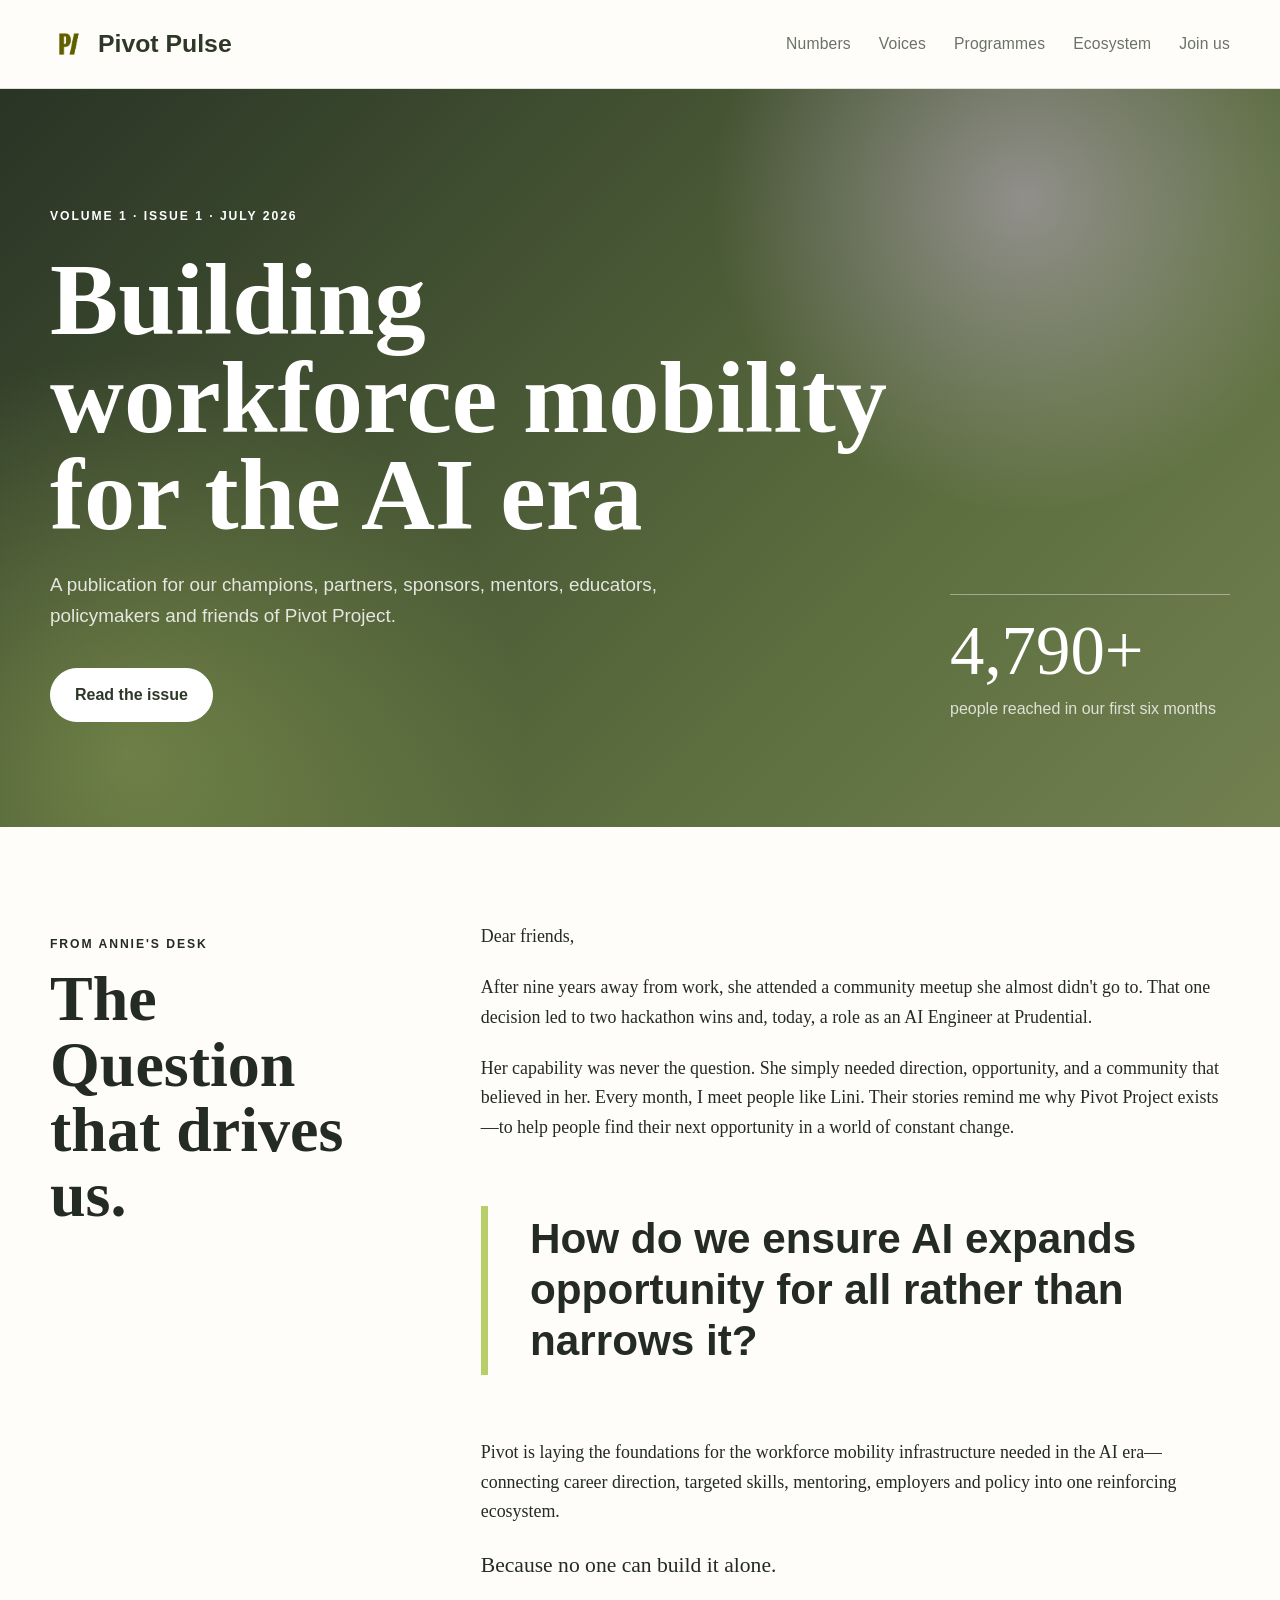
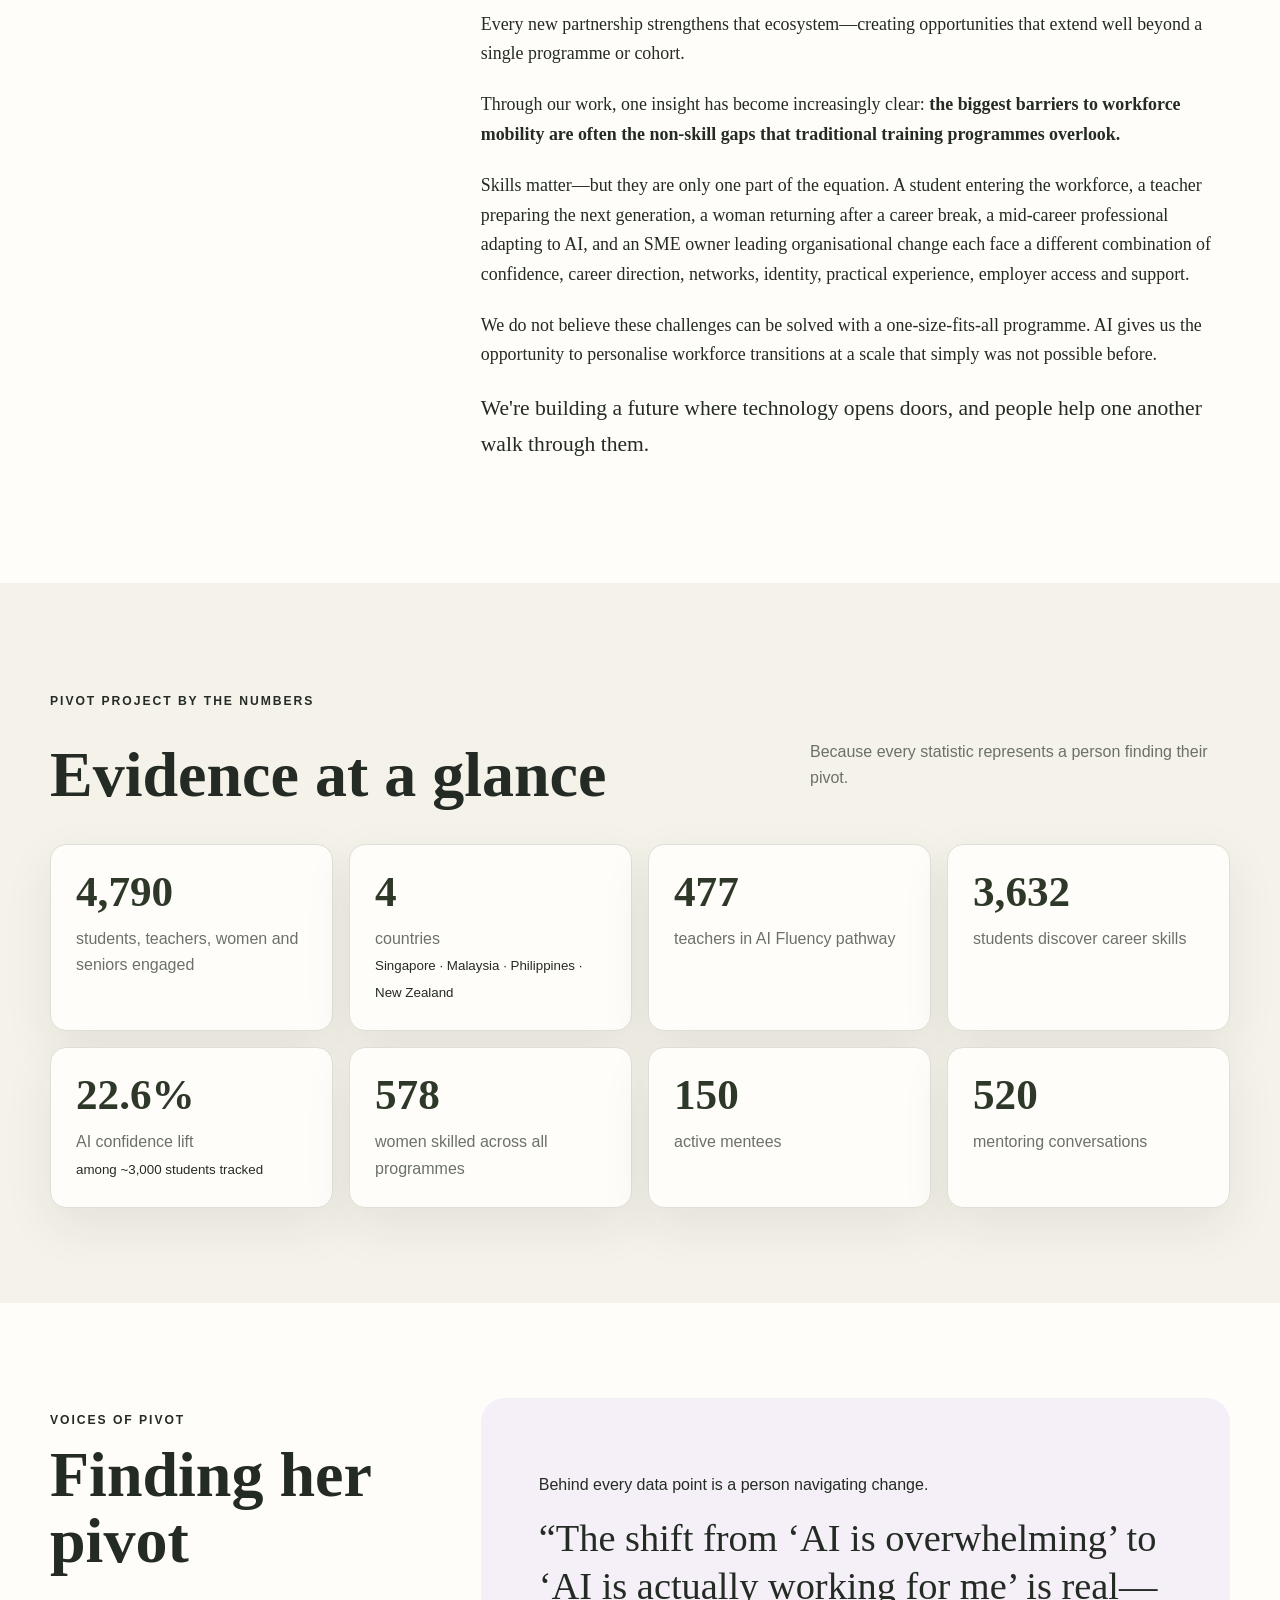
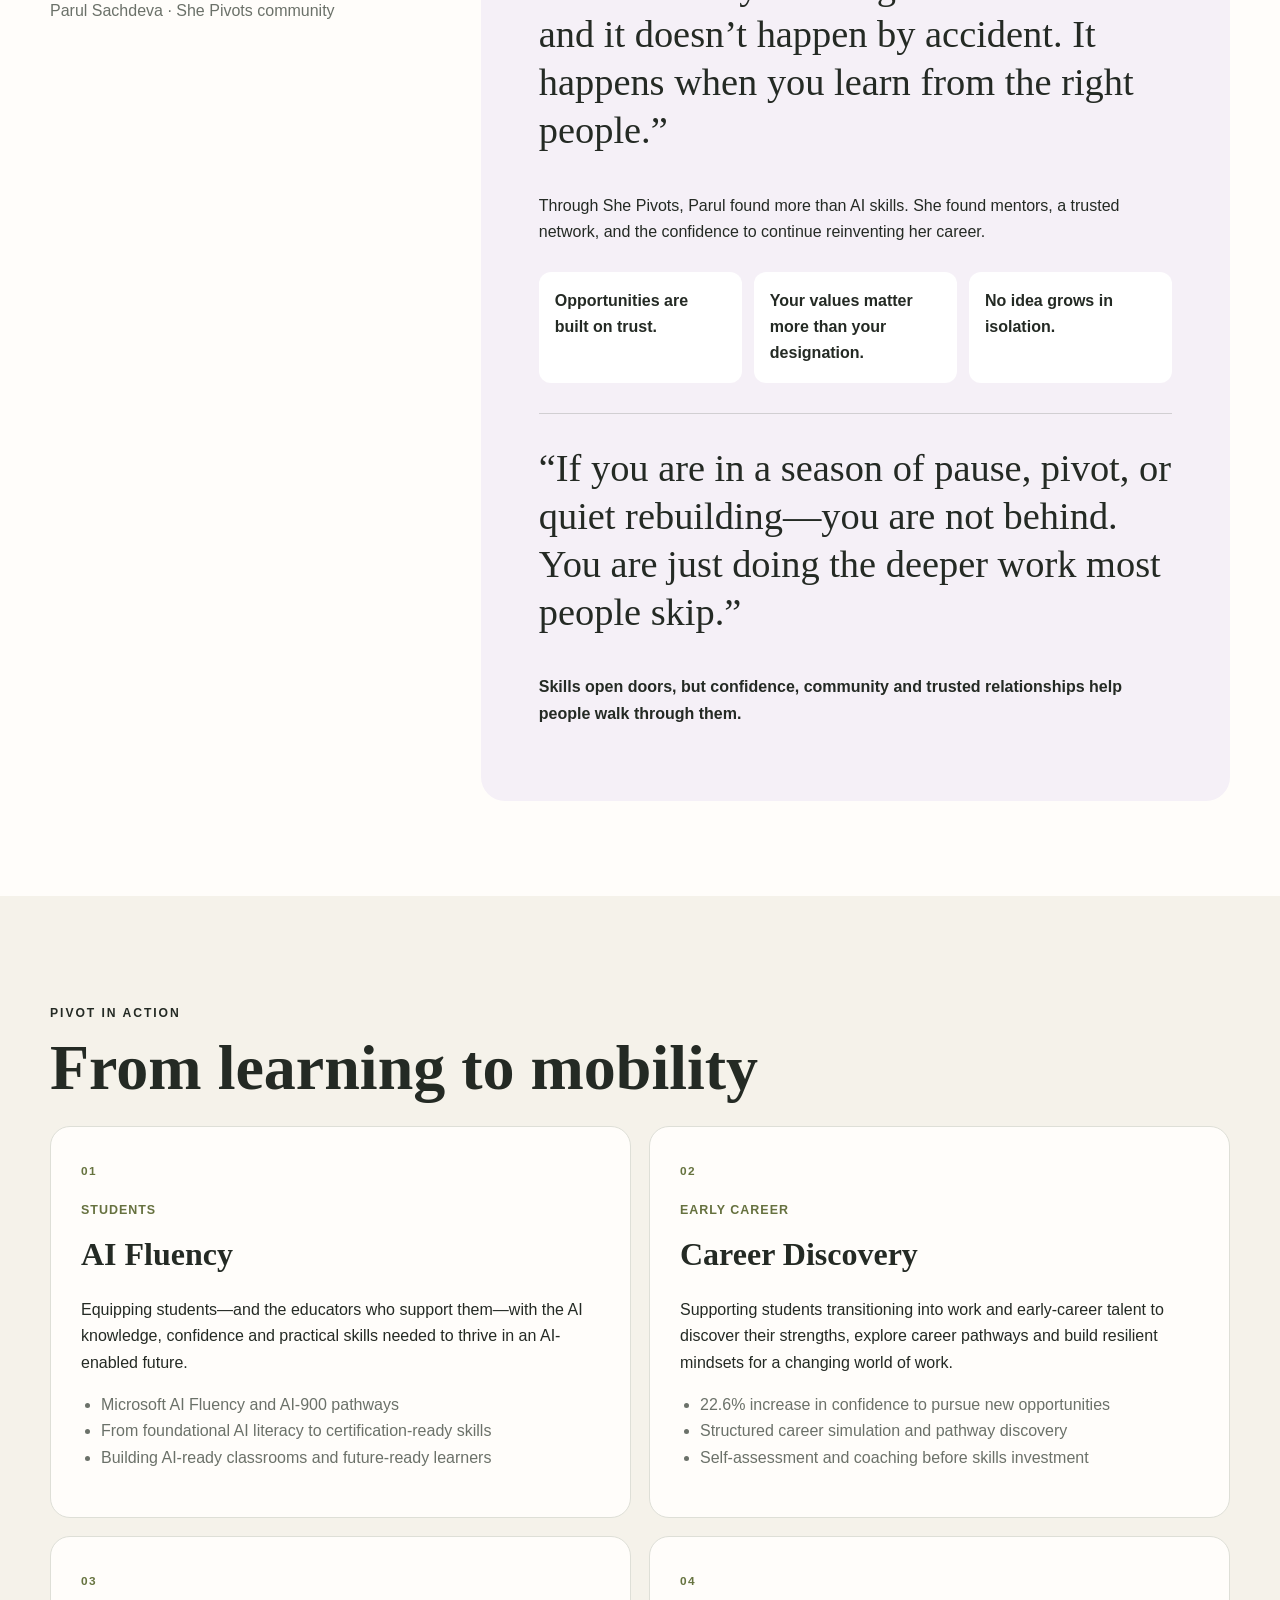
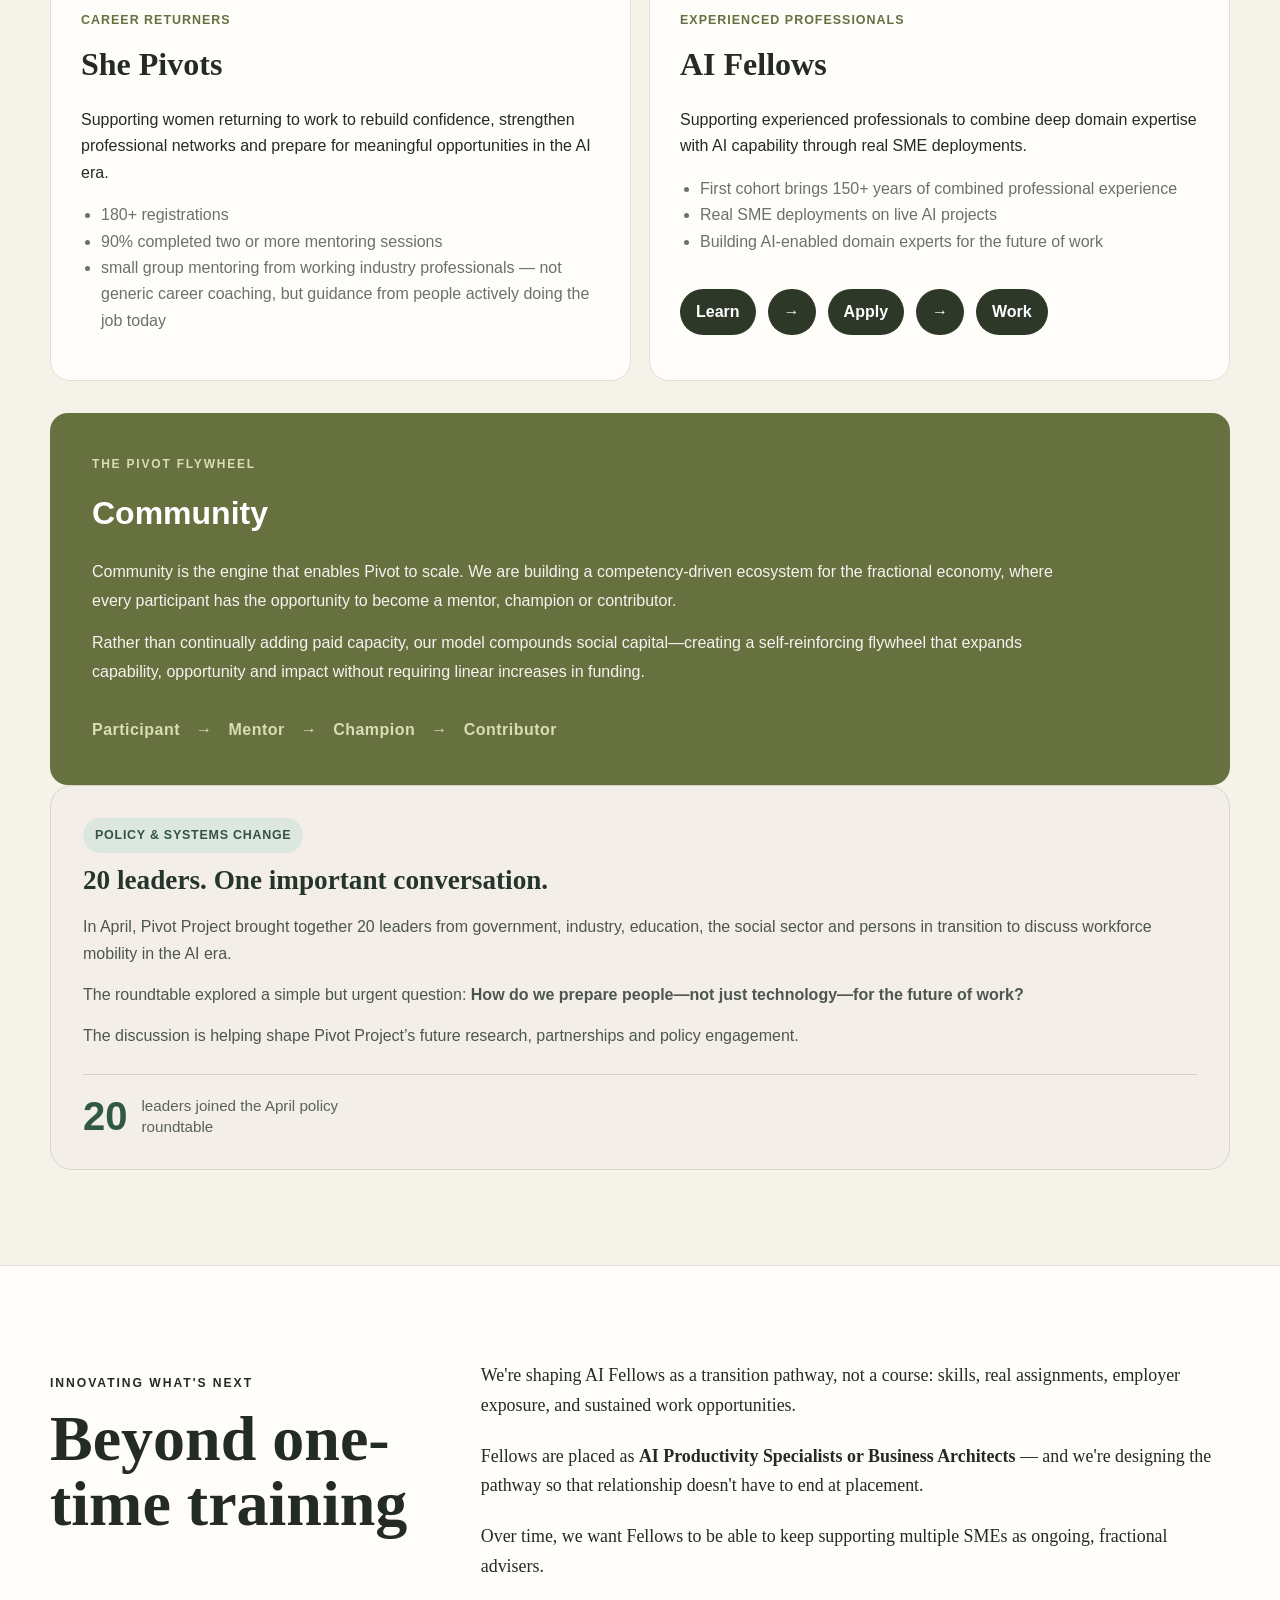
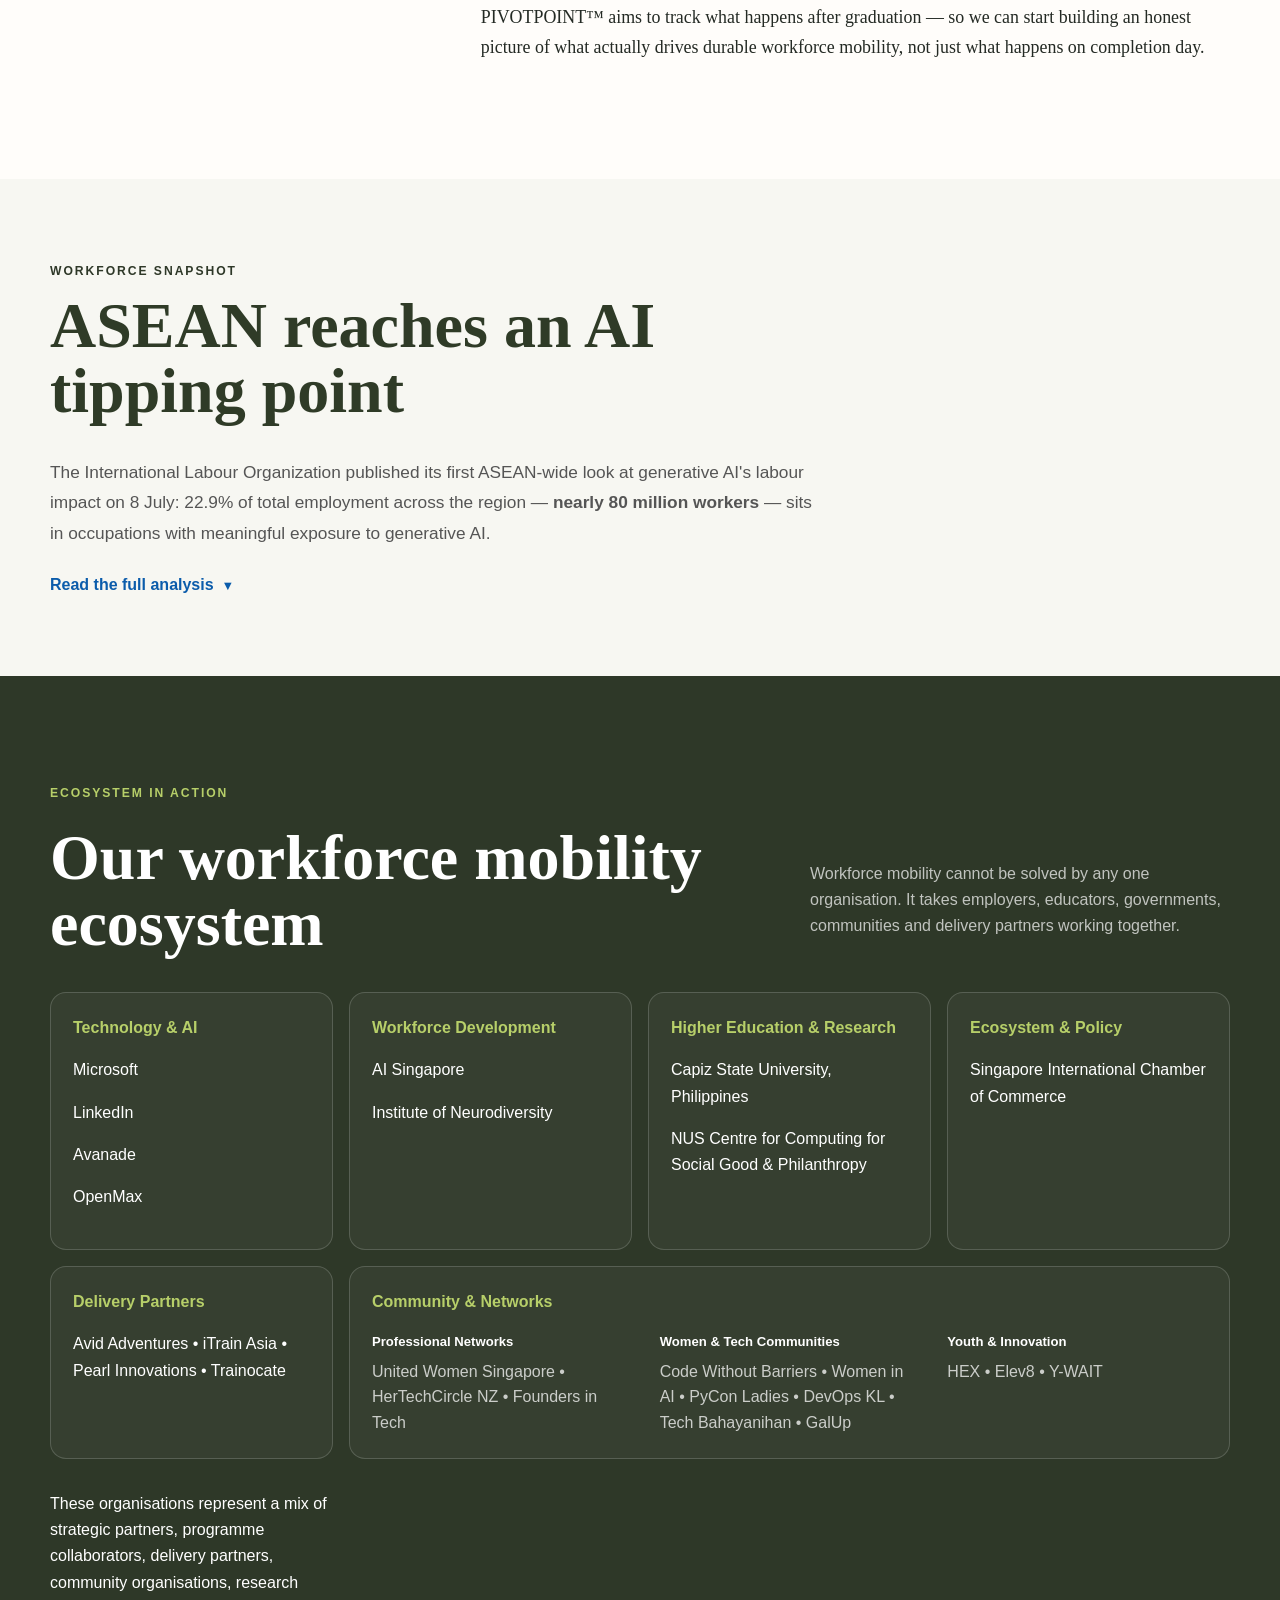
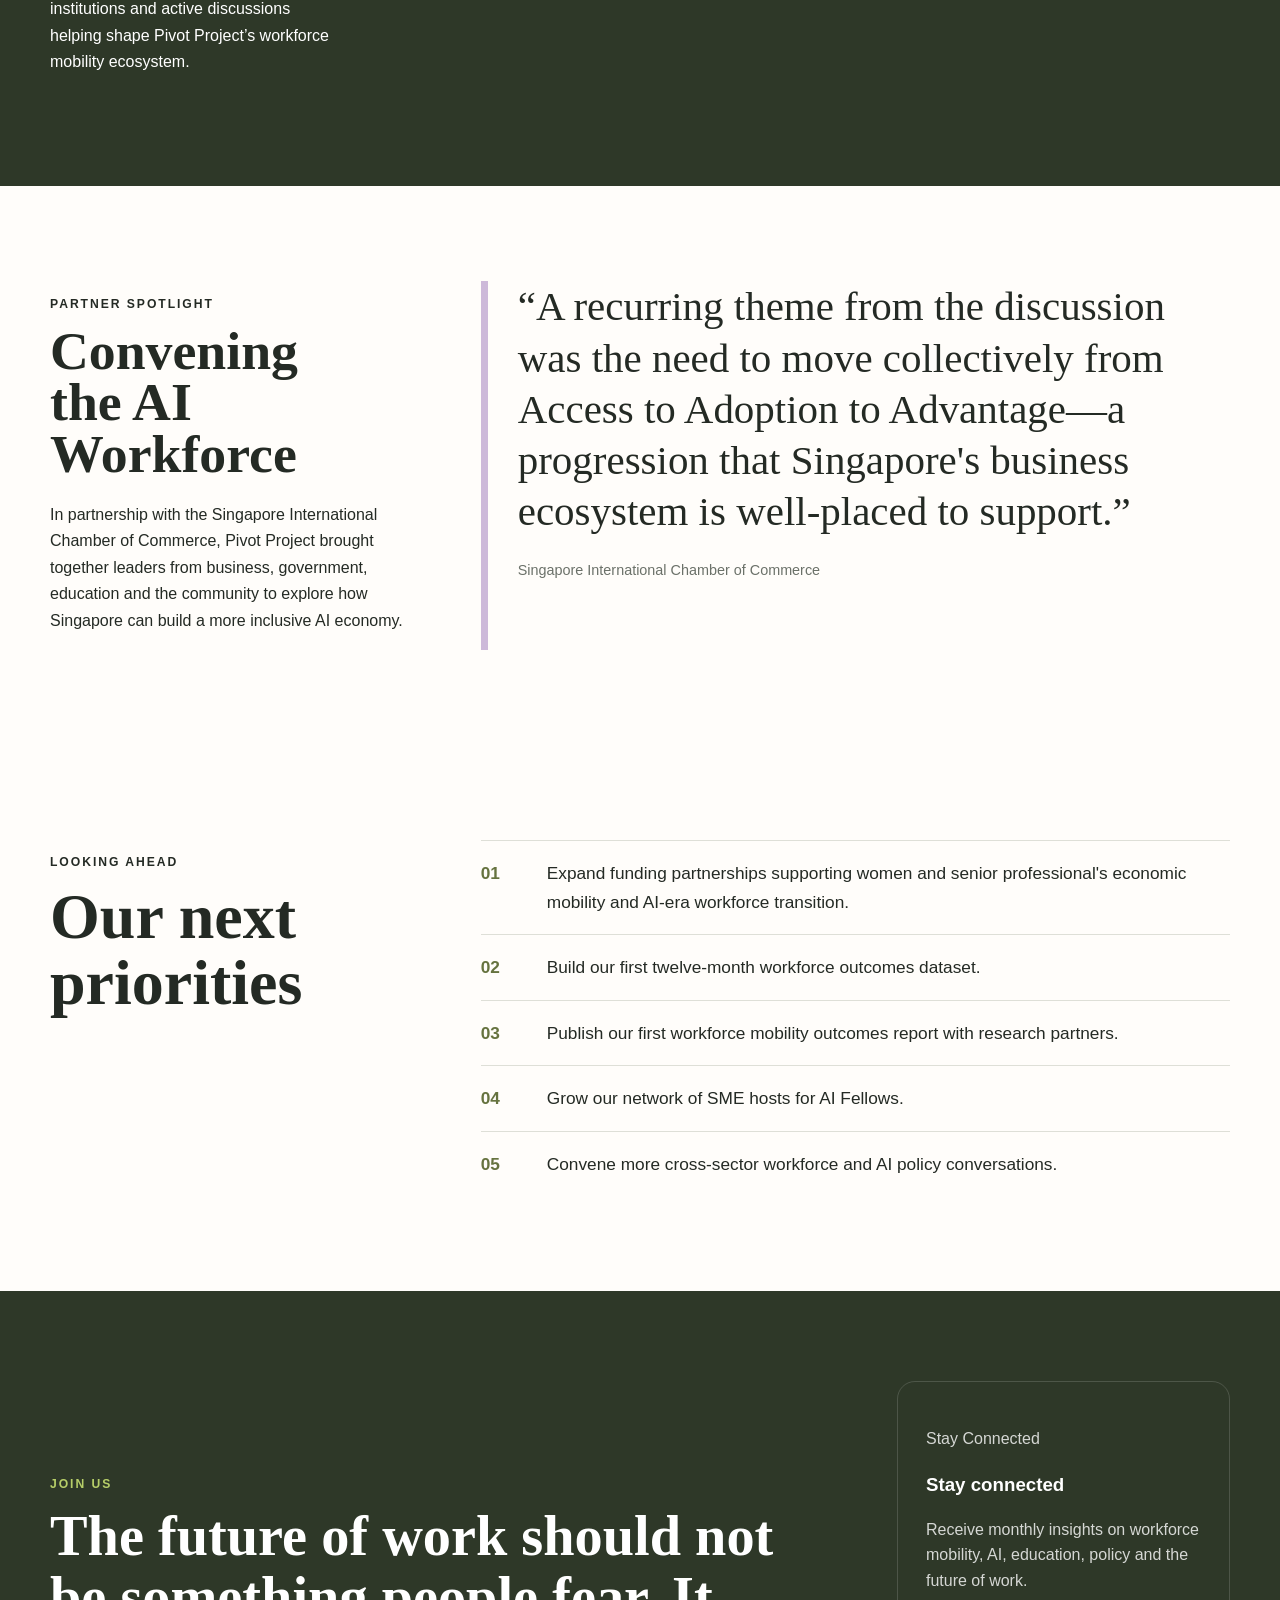
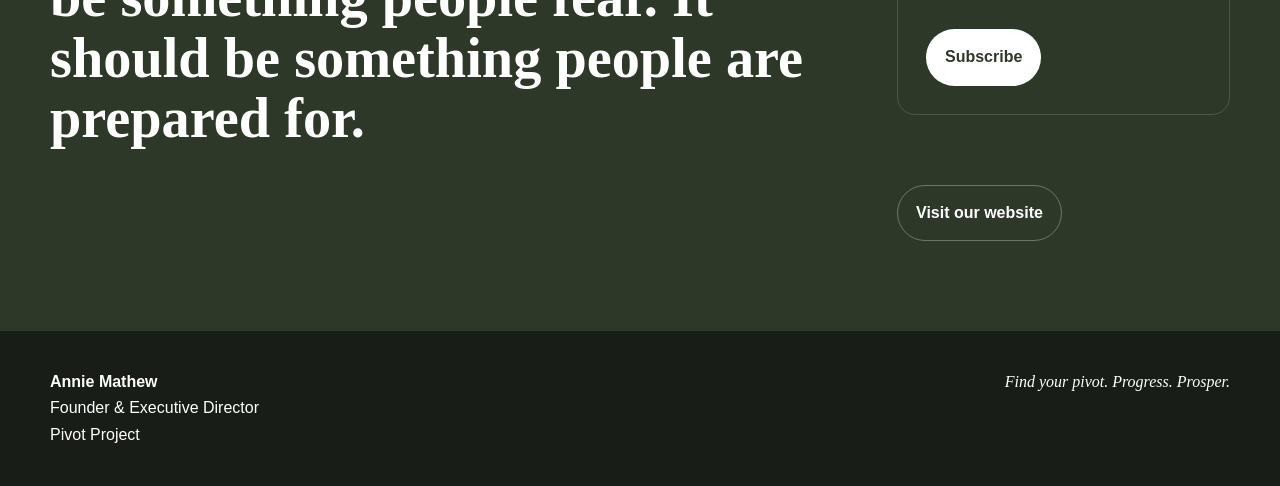
==== commit 18d351b4: "moved community slab upwards" ====
--- a/Archive/index-v1-detailed-ecosystem.html
+++ b/Archive/index-v1-detailed-ecosystem.html
@@ -373,7 +373,7 @@
     <p class="section-kicker light">Ecosystem in Action</p>
 
     <div class="section-heading-row light-row">
-      <h2>Building the workforce mobility ecosystem</h2>
+      <h2>Our workforce mobility ecosystem</h2>
       <p>
         Workforce mobility cannot be solved by any one organisation.
         It takes employers, educators, governments, communities and delivery partners
@@ -386,28 +386,26 @@
     <article>
     <span>Technology &amp; AI</span>
     <p>
-        <strong>Founding Technology Partner</strong><br>
         Microsoft 
     </p>
 
     <p>
-        <strong>Strategic Partner</strong><br>
         LinkedIn
     </p>
 
     <p>
-        <strong>SME AI Partner</strong><br>
+        Avanade
+    </p>
+    <p>
         OpenMax 
     </p>
-
 
 </article>
 
       <article>
         <span>Workforce Development</span>
         <p>
-           <strong>Collaboration Confirmed</strong><br>
-          AI Singapore  
+            AI Singapore  
         </p>
 
             <p>
@@ -420,10 +418,8 @@
       <article>
         <span>Higher Education &amp; Research</span>
         <p>
-          <strong>MOU signed</strong><br>
           Capiz State University, Philippines
            <p>
-           <strong>Collaboration Confirmed</strong><br>
           NUS Centre for Computing for Social Good &amp; Philanthropy 
         </p>
          <p>  
@@ -435,53 +431,40 @@
           Singapore International Chamber of Commerce
         </p>
       </article>
-
-      <article>
-        <span>Delivery Partners</span>
-        <p>
-          Avid Adventures • iTrain Asia • Pearl Innovations  • Trainocate
-        </p>
-      </article>
-
-    </div>
-
-    <div class="community-ecosystem">
-
-      <p class="community-ecosystem-label">Community Partners</p>
-
-      <div class="community-partner-grid">
-
-        <div>
-          <h3>Professional Networks</h3>
-          <p>
-            United Women Singapore • HerTechCircle NZ  • Founders in Tech
-          </p>
-        </div>
-
-        <div>
-          <h3>Women and Tech Communities</h3>
-          <p>
-            Code Without Barriers • Women in AI • PyCon Ladies • DevOps KL • Tech Bahayanihan • GalUp 
-          </p>
-        </div>
-
-        <div>
-          <h3>Youth &amp; Innovation</h3>
-          <p>
-            HEX • Elev8 • Y-WAIT
-          </p>
-        </div>
-
-        <div>
-          <h3>Community Impact</h3>
-          <p>
-            Spoonful of Hope
-          </p>
-        </div>
-
-      </div>
-
-    </div>
+<article>
+  <span>Delivery Partners</span>
+  <p>
+    Avid Adventures • iTrain Asia • Pearl Innovations • Trainocate
+  </p>
+</article>
+
+<article class="community-partners-card">
+  <span>Community & Networks</span>
+
+  <div class="community-partner-groups">
+    <div>
+      <h3>Professional Networks</h3>
+      <p>
+        United Women Singapore • HerTechCircle NZ • Founders in Tech
+      </p>
+    </div>
+
+    <div>
+      <h3>Women &amp; Tech Communities</h3>
+      <p>
+        Code Without Barriers • Women in AI • PyCon Ladies • DevOps KL •
+        Tech Bahayanihan • GalUp
+      </p>
+    </div>
+
+    <div>
+      <h3>Youth &amp; Innovation</h3>
+      <p>
+        HEX • Elev8 • Y-WAIT
+      </p>
+    </div>
+  </div>
+</article>
 
     <p class="ecosystem-disclaimer">
       These organisations represent a mix of strategic partners, programme collaborators,
--- a/assets/css/style.css
+++ b/assets/css/style.css
@@ -361,64 +361,49 @@
   color: var(--lime);
 }
 
-.community-ecosystem {
-  margin-top: 28px;
-  padding: 28px;
-  border: 1px solid rgba(255,255,255,.17);
-  border-radius: 18px;
-  background: rgba(255,255,255,.04);
-}
-
-.community-ecosystem-label {
-  margin: 0 0 20px;
-  color: var(--lime);
+
+.community-partners-card {
+  grid-column: span 3;
+}
+
+.community-partner-groups {
+  display: grid;
+  grid-template-columns: repeat(3, minmax(0, 1fr));
+  gap: 28px;
+  margin-top: 18px;
+}
+
+.community-partner-groups h3 {
+  margin: 0 0 8px;
   font-size: 0.82rem;
-  font-weight: 800;
-  letter-spacing: 0.12em;
-  text-transform: uppercase;
-}
-
-.community-partner-grid {
-  display: grid;
-  grid-template-columns: repeat(4, 1fr);
-  gap: 22px;
-}
-
-/* Shift only the 3rd column slightly */
-.community-partner-grid > div:nth-child(3) {
-  margin-left: 15px;
-}
-
-.community-partner-grid h3 {
-  margin: 0 0 10px;
-  color: #fff;
-  font-family: var(--sans);
-  font-size: 1rem;
-}
-
-.community-partner-grid p {
+  line-height: 1.35;
+  font-weight: 700;
+  color: #ffffff;
+}
+
+.community-partner-groups p {
   margin: 0;
   color: rgba(255,255,255,.74);
   line-height: 1.6;
 }
 
-/* Responsive */
-@media (max-width: 800px) {
-  .community-partner-grid {
-    grid-template-columns: 1fr 1fr;
+@media (max-width: 900px) {
+  .community-partners-card {
+    grid-column: span 2;
   }
 
-  /* Reset the shift on smaller screens */
-  .community-partner-grid > div:nth-child(3) {
-    margin-left: 0;
+  .community-partner-groups {
+    grid-template-columns: 1fr;
+    gap: 18px;
   }
 }
 
-@media (max-width: 520px) {
-  .community-partner-grid {
-    grid-template-columns: 1fr;
+@media (max-width: 620px) {
+  .community-partners-card {
+    grid-column: span 1;
   }
 }
+
 .subscribe-box{
     margin-bottom:40px;
     padding:28px;
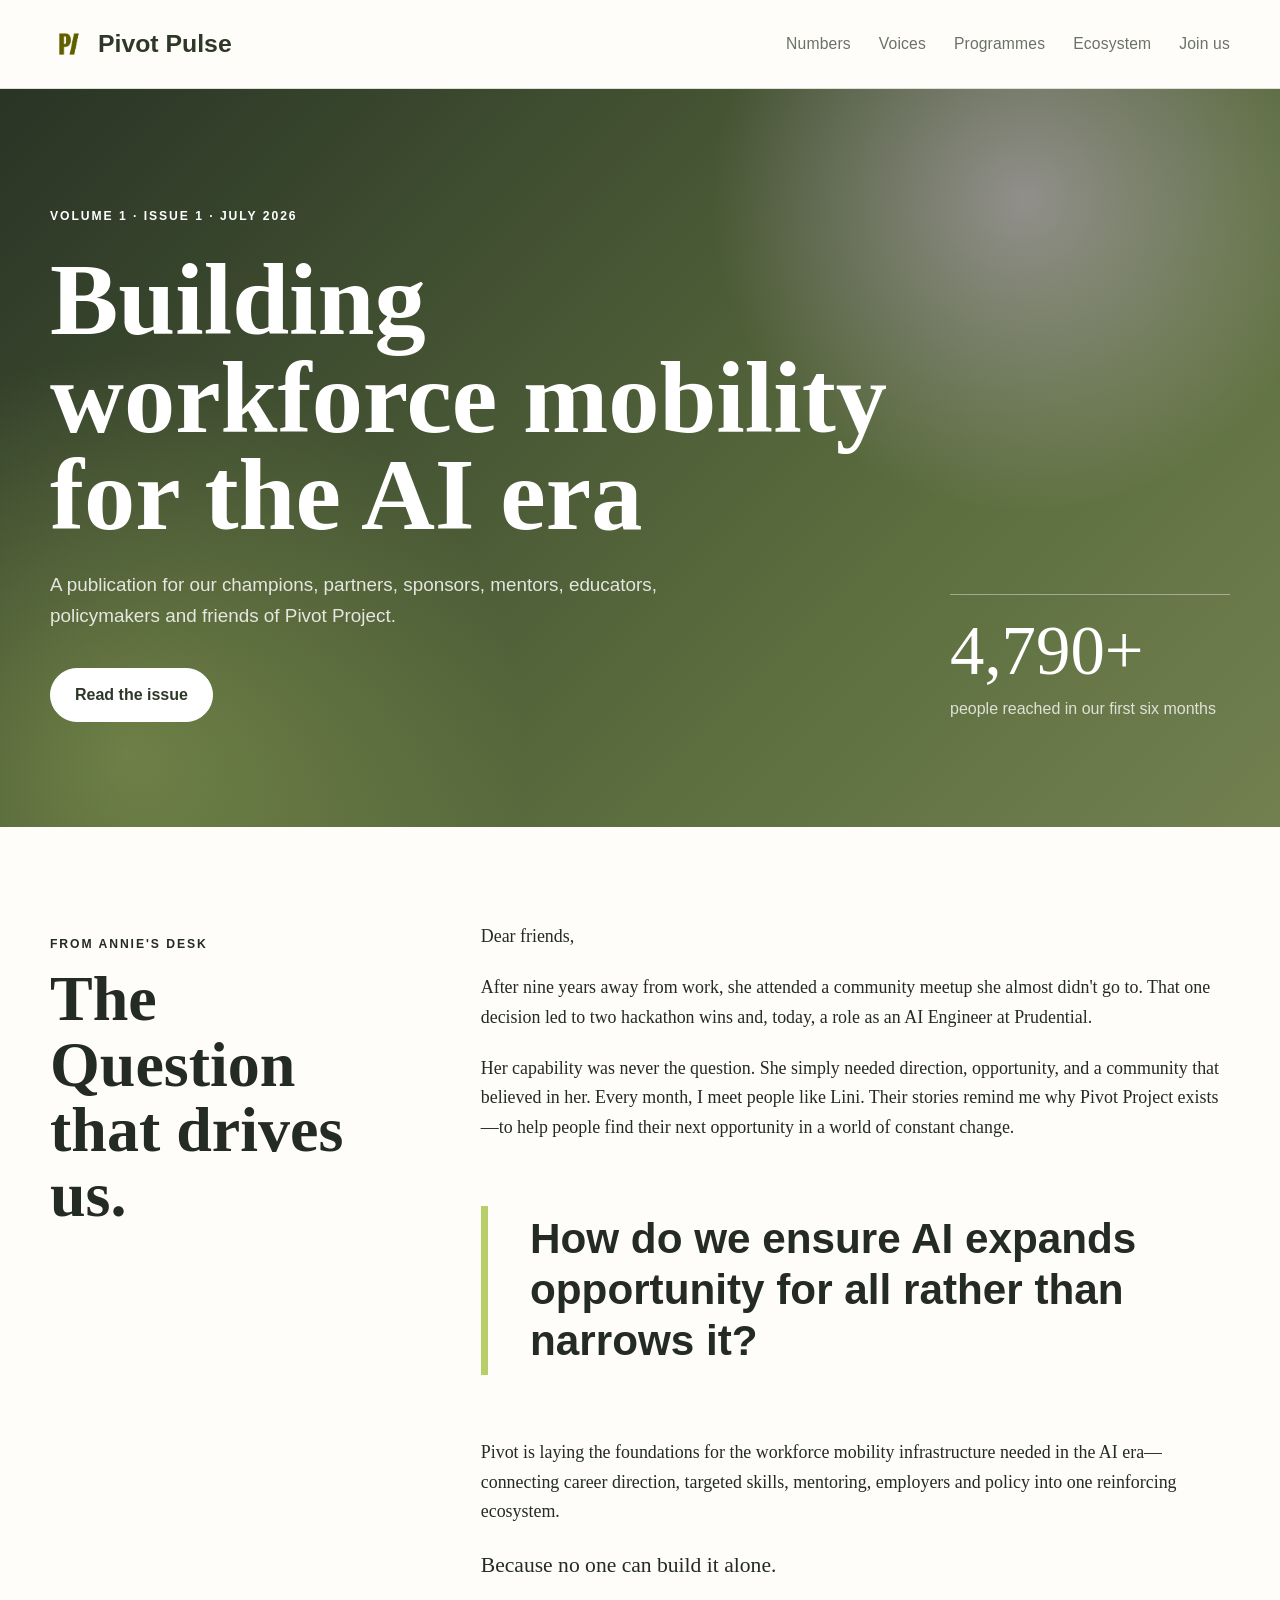
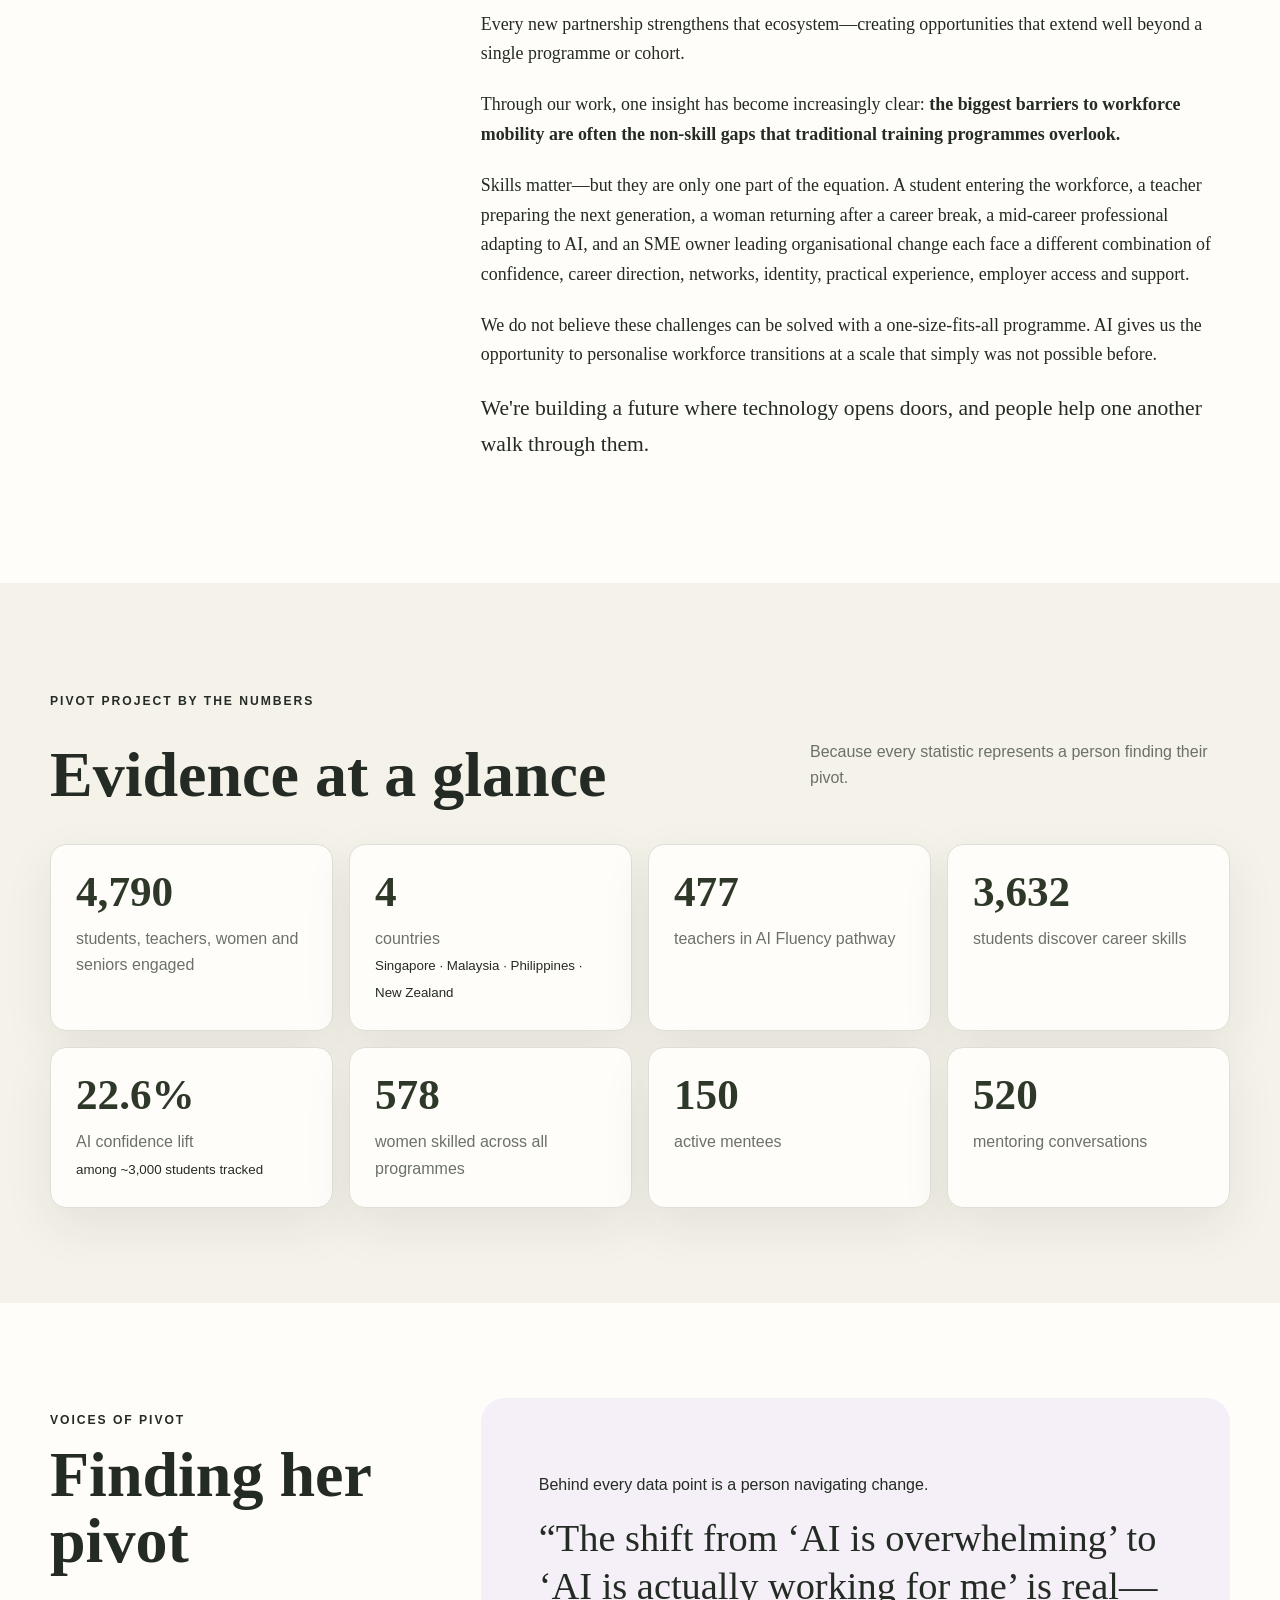
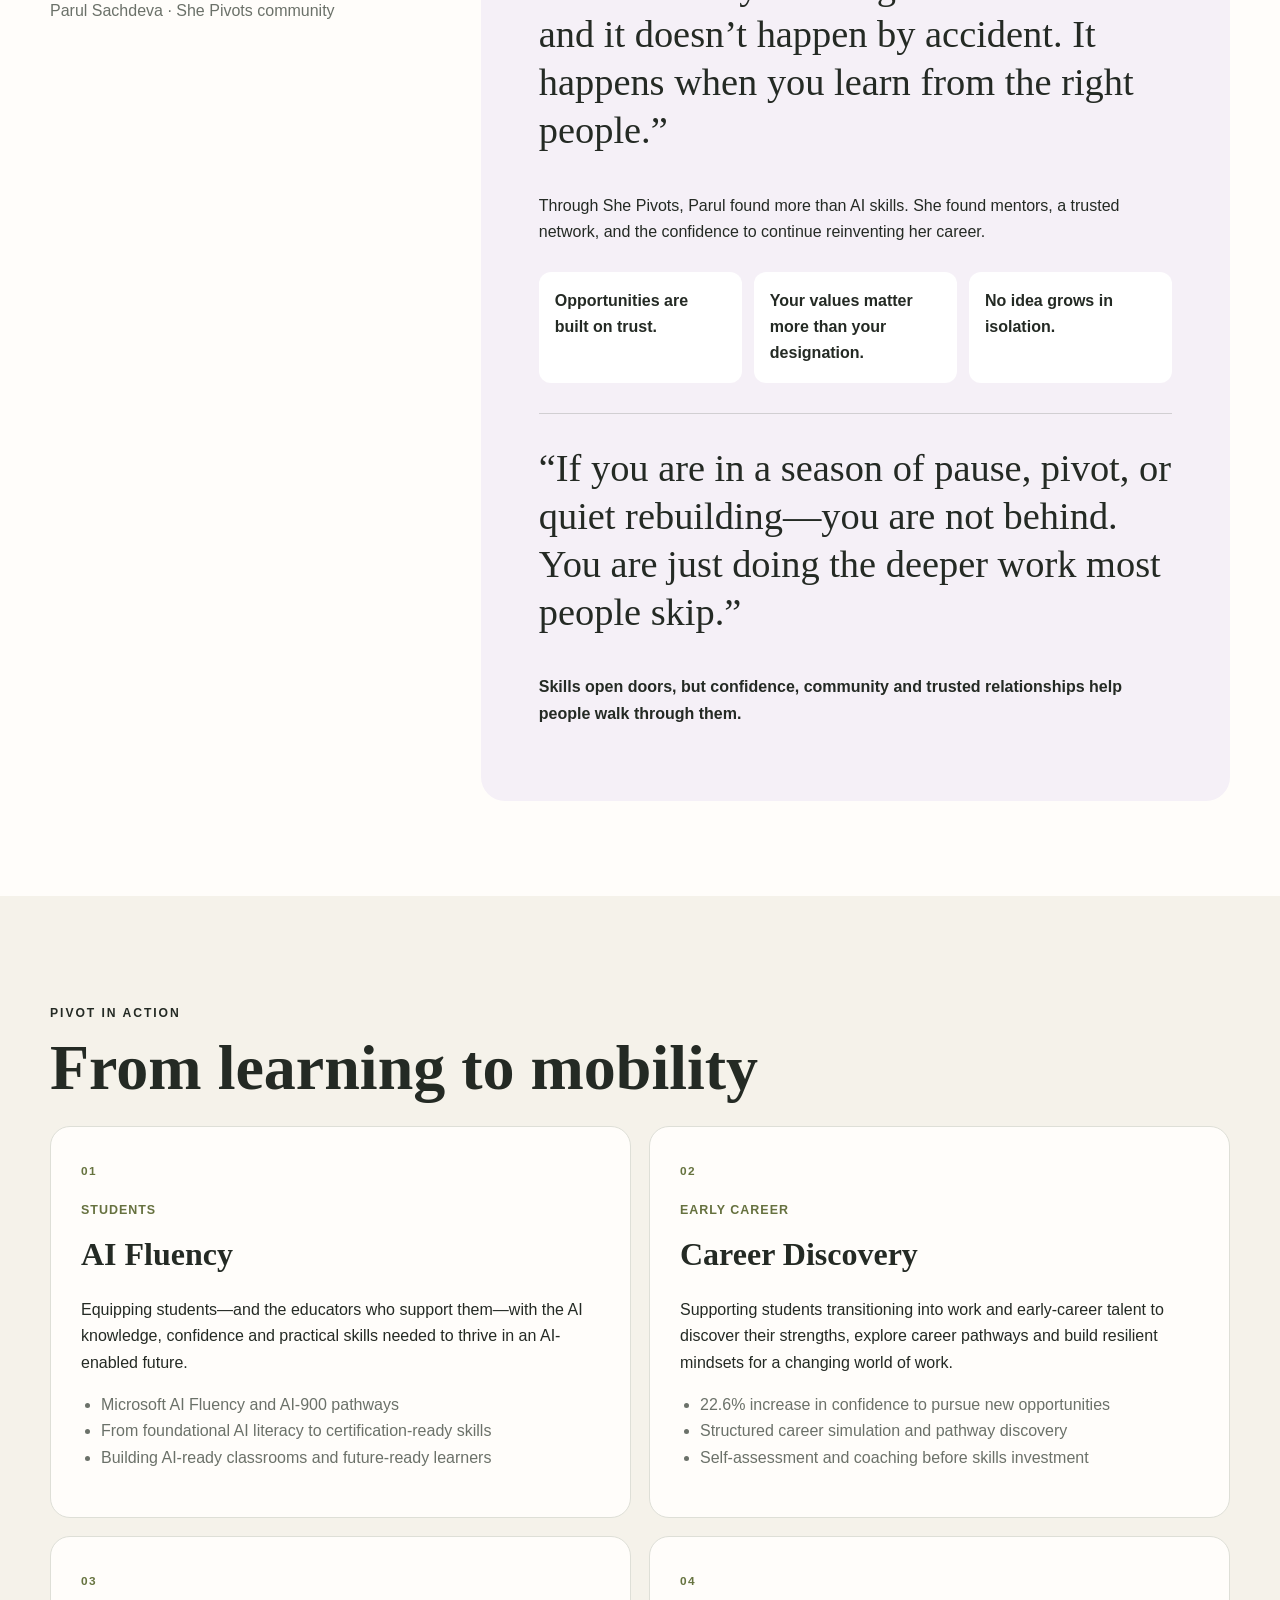
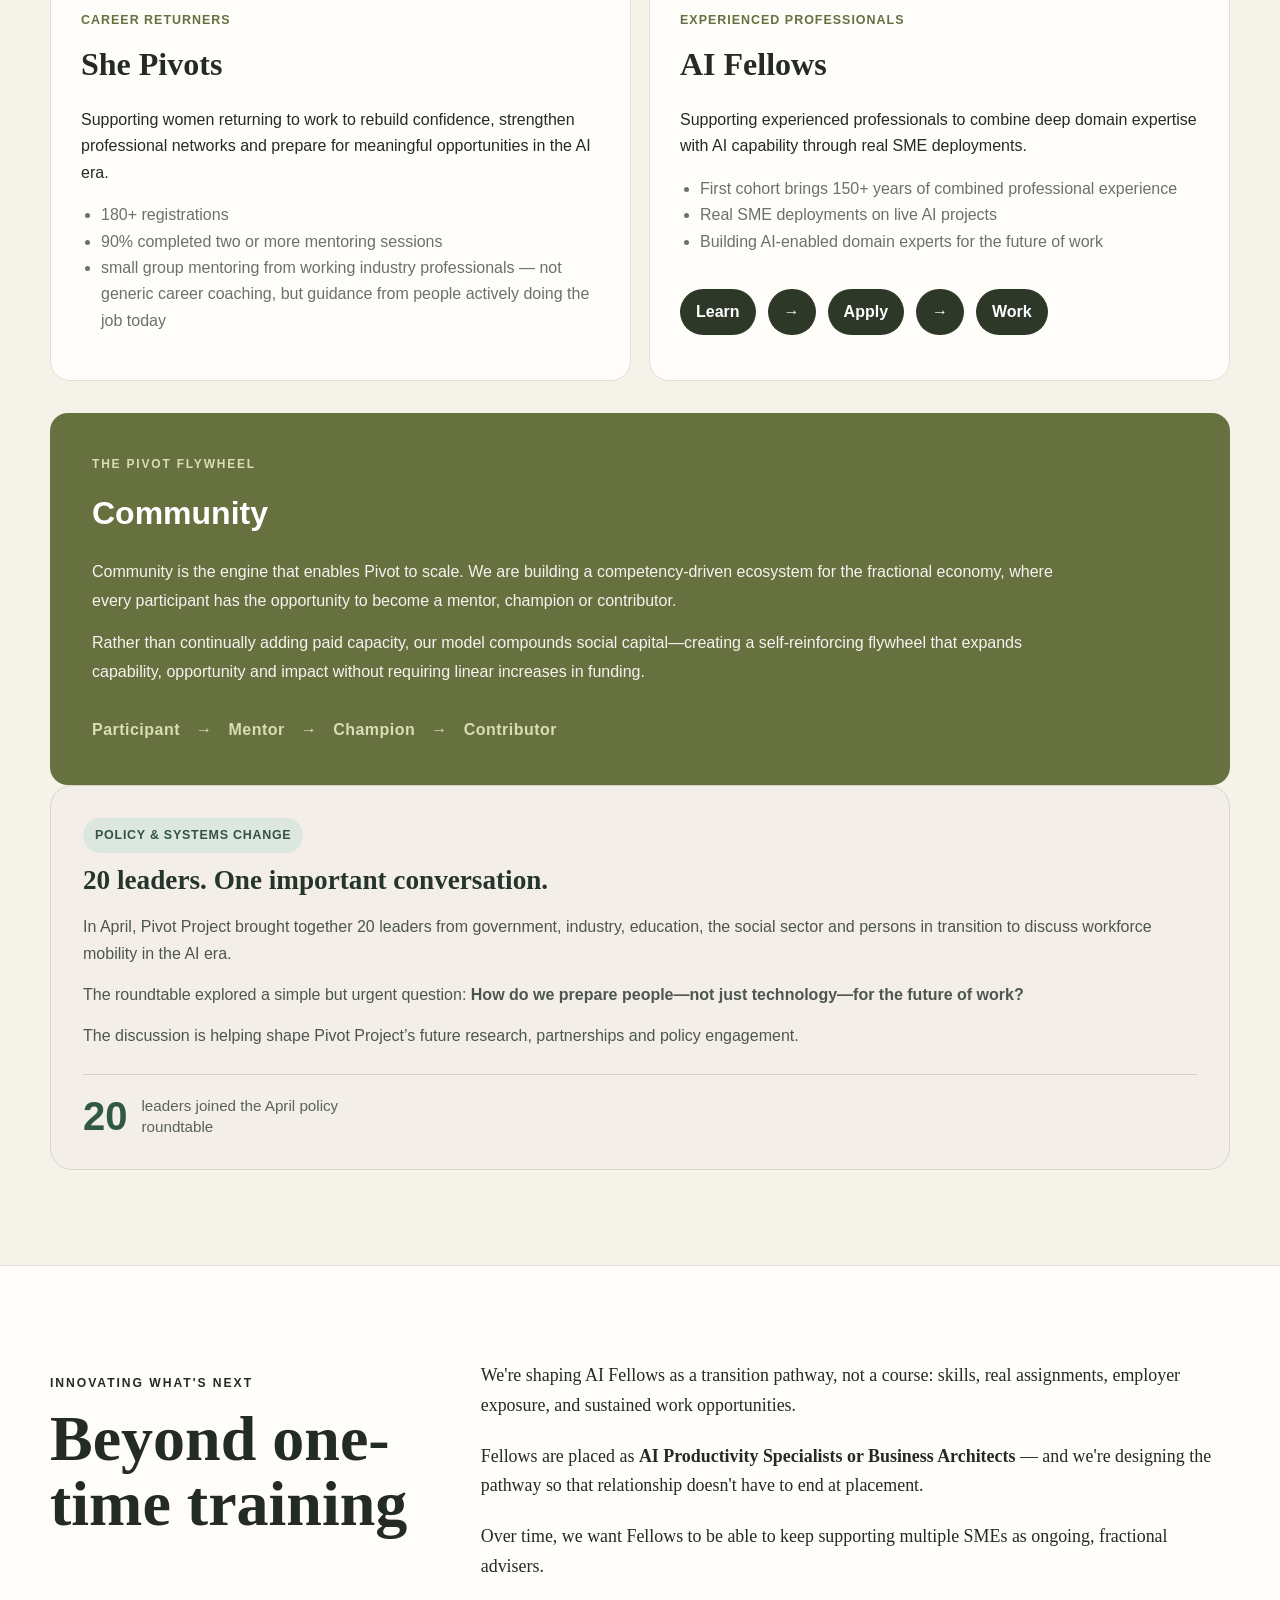
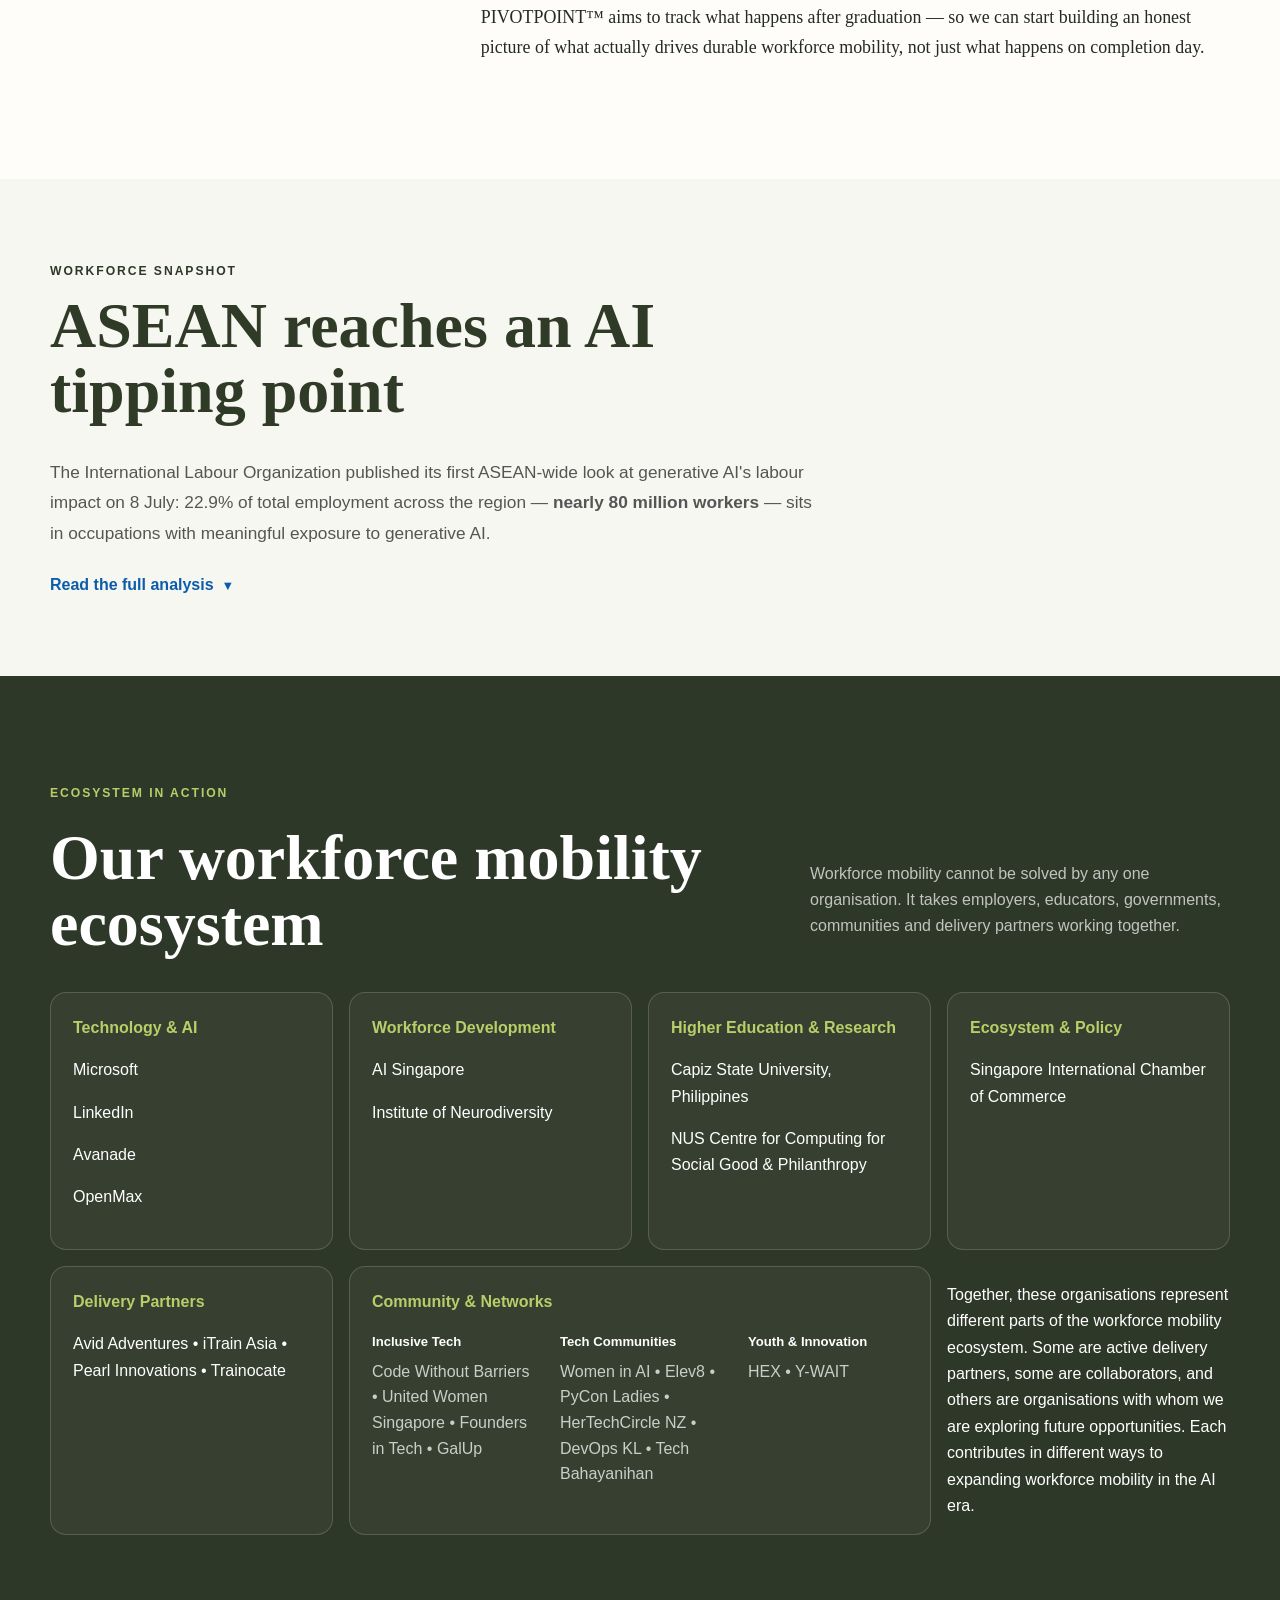
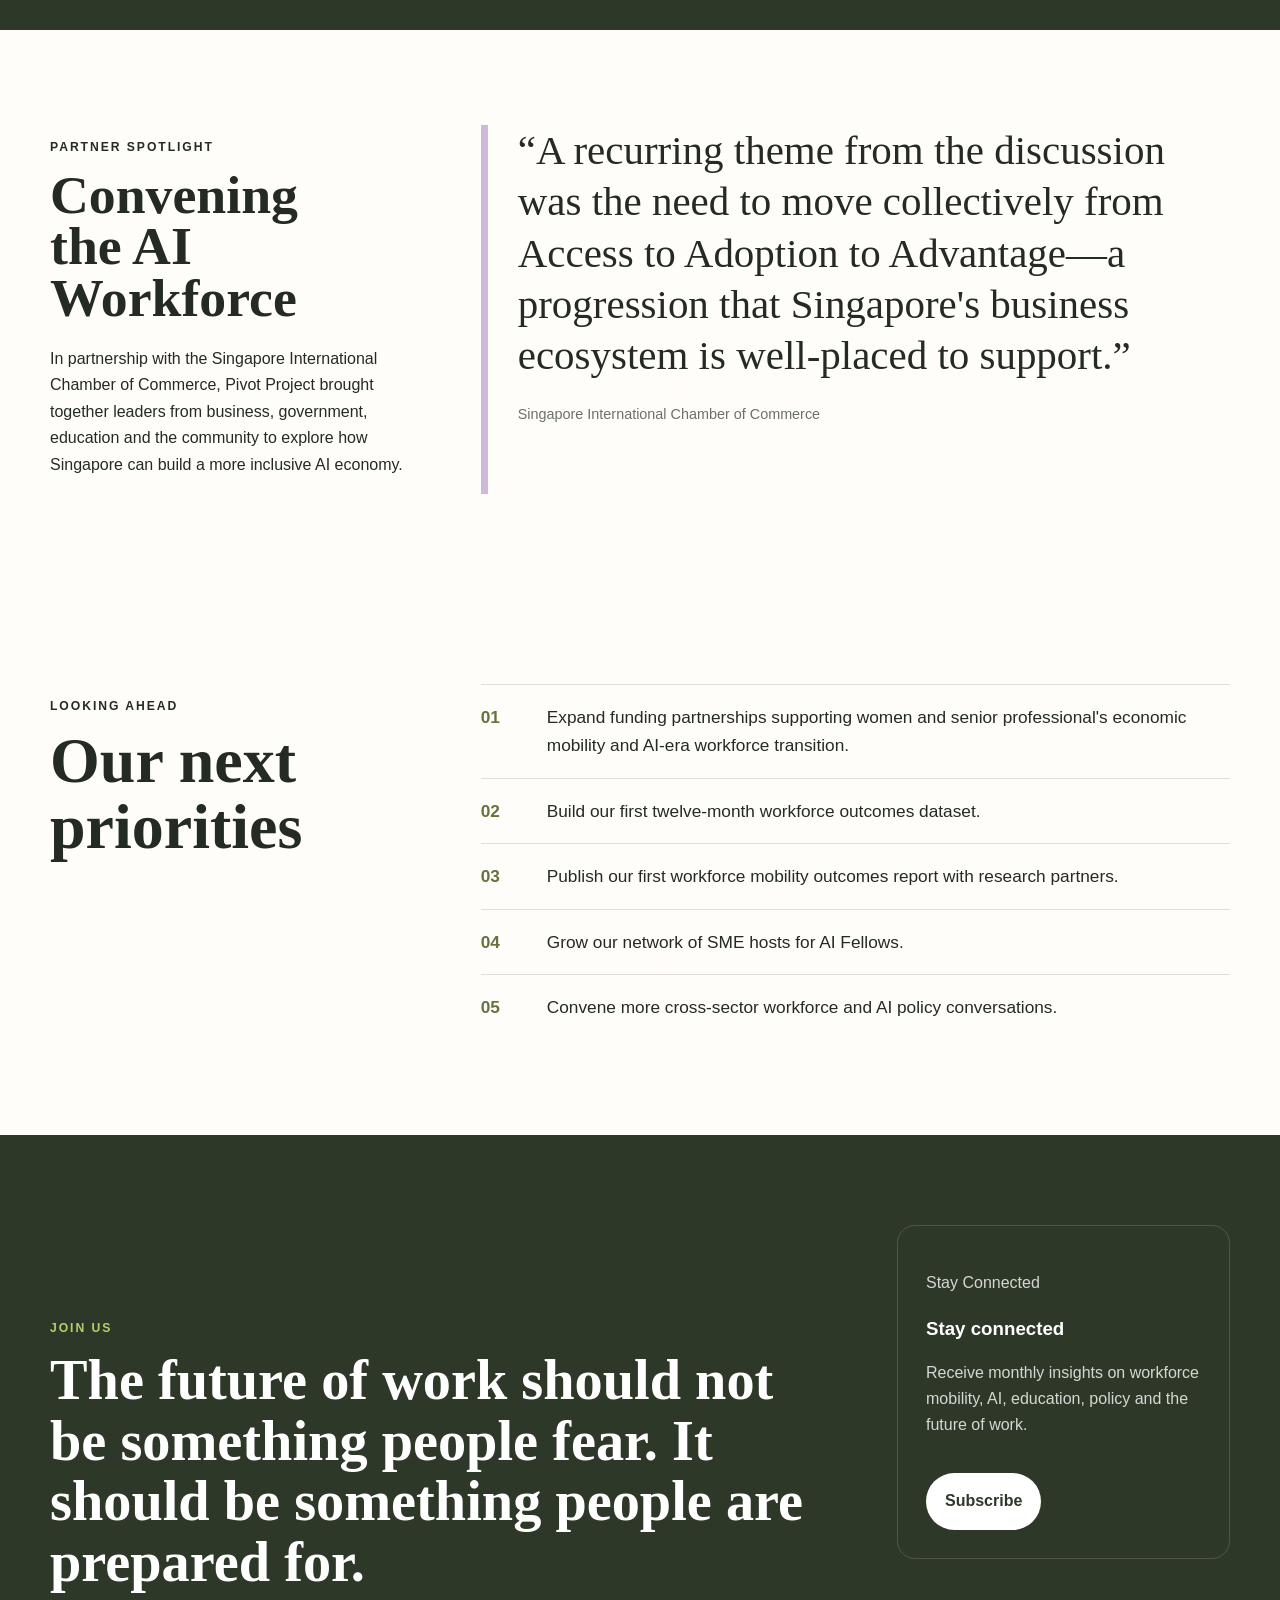
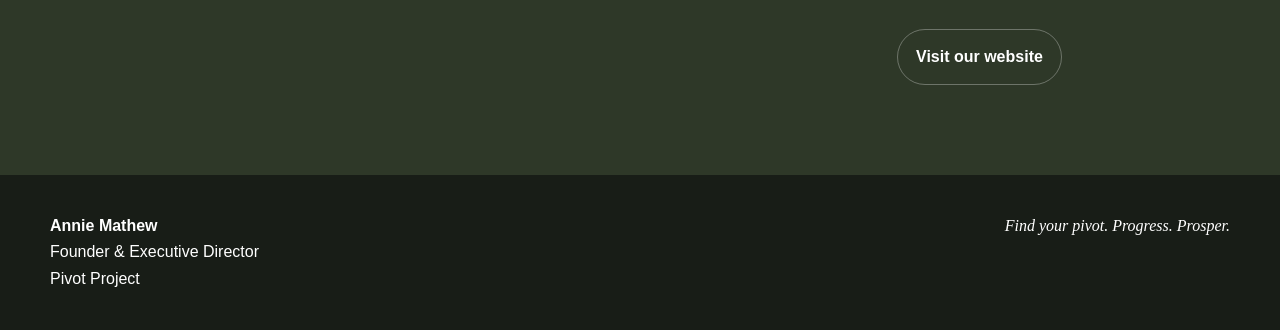
==== commit a32accbd: "changed community section" ====
--- a/Archive/index-v1-detailed-ecosystem.html
+++ b/Archive/index-v1-detailed-ecosystem.html
@@ -443,33 +443,31 @@
 
   <div class="community-partner-groups">
     <div>
-      <h3>Professional Networks</h3>
-      <p>
-        United Women Singapore • HerTechCircle NZ • Founders in Tech
+      <h3>Inclusive Tech</h3>
+      <p>
+        Code Without Barriers • United Women Singapore  • Founders in Tech • GalUp
       </p>
     </div>
 
     <div>
-      <h3>Women &amp; Tech Communities</h3>
-      <p>
-        Code Without Barriers • Women in AI • PyCon Ladies • DevOps KL •
-        Tech Bahayanihan • GalUp
+      <h3>Tech Communities</h3>
+      <p>
+        Women in AI • Elev8 • PyCon Ladies •  HerTechCircle NZ • DevOps KL •
+        Tech Bahayanihan 
       </p>
     </div>
 
     <div>
       <h3>Youth &amp; Innovation</h3>
       <p>
-        HEX • Elev8 • Y-WAIT
+        HEX • Y-WAIT
       </p>
     </div>
   </div>
 </article>
 
     <p class="ecosystem-disclaimer">
-      These organisations represent a mix of strategic partners, programme collaborators,
-      delivery partners, community organisations, research institutions and active discussions
-      helping shape Pivot Project’s workforce mobility ecosystem.
+      Together, these organisations represent different parts of the workforce mobility ecosystem. Some are active delivery partners, some are collaborators, and others are organisations with whom we are exploring future opportunities. Each contributes in different ways to expanding workforce mobility in the AI era.
     </p>
 
   </div>
--- a/assets/css/style.css
+++ b/assets/css/style.css
@@ -353,17 +353,16 @@
   letter-spacing: 0.03em;
 }
 .ecosystem-note {
-  margin-bottom: 8px;
-  font-size: 0.78rem;
-  font-weight: 700;
-  letter-spacing: 0.08em;
-  text-transform: uppercase;
-  color: var(--lime);
+    grid-column: 1 / -1;
+    max-width: 100%;
+    margin-top: 32px;
+    color: rgba(255,255,255,.78);
+    line-height: 1.7;
 }
 
 
 .community-partners-card {
-  grid-column: span 3;
+    grid-column: 2 / span 2;
 }
 
 .community-partner-groups {
